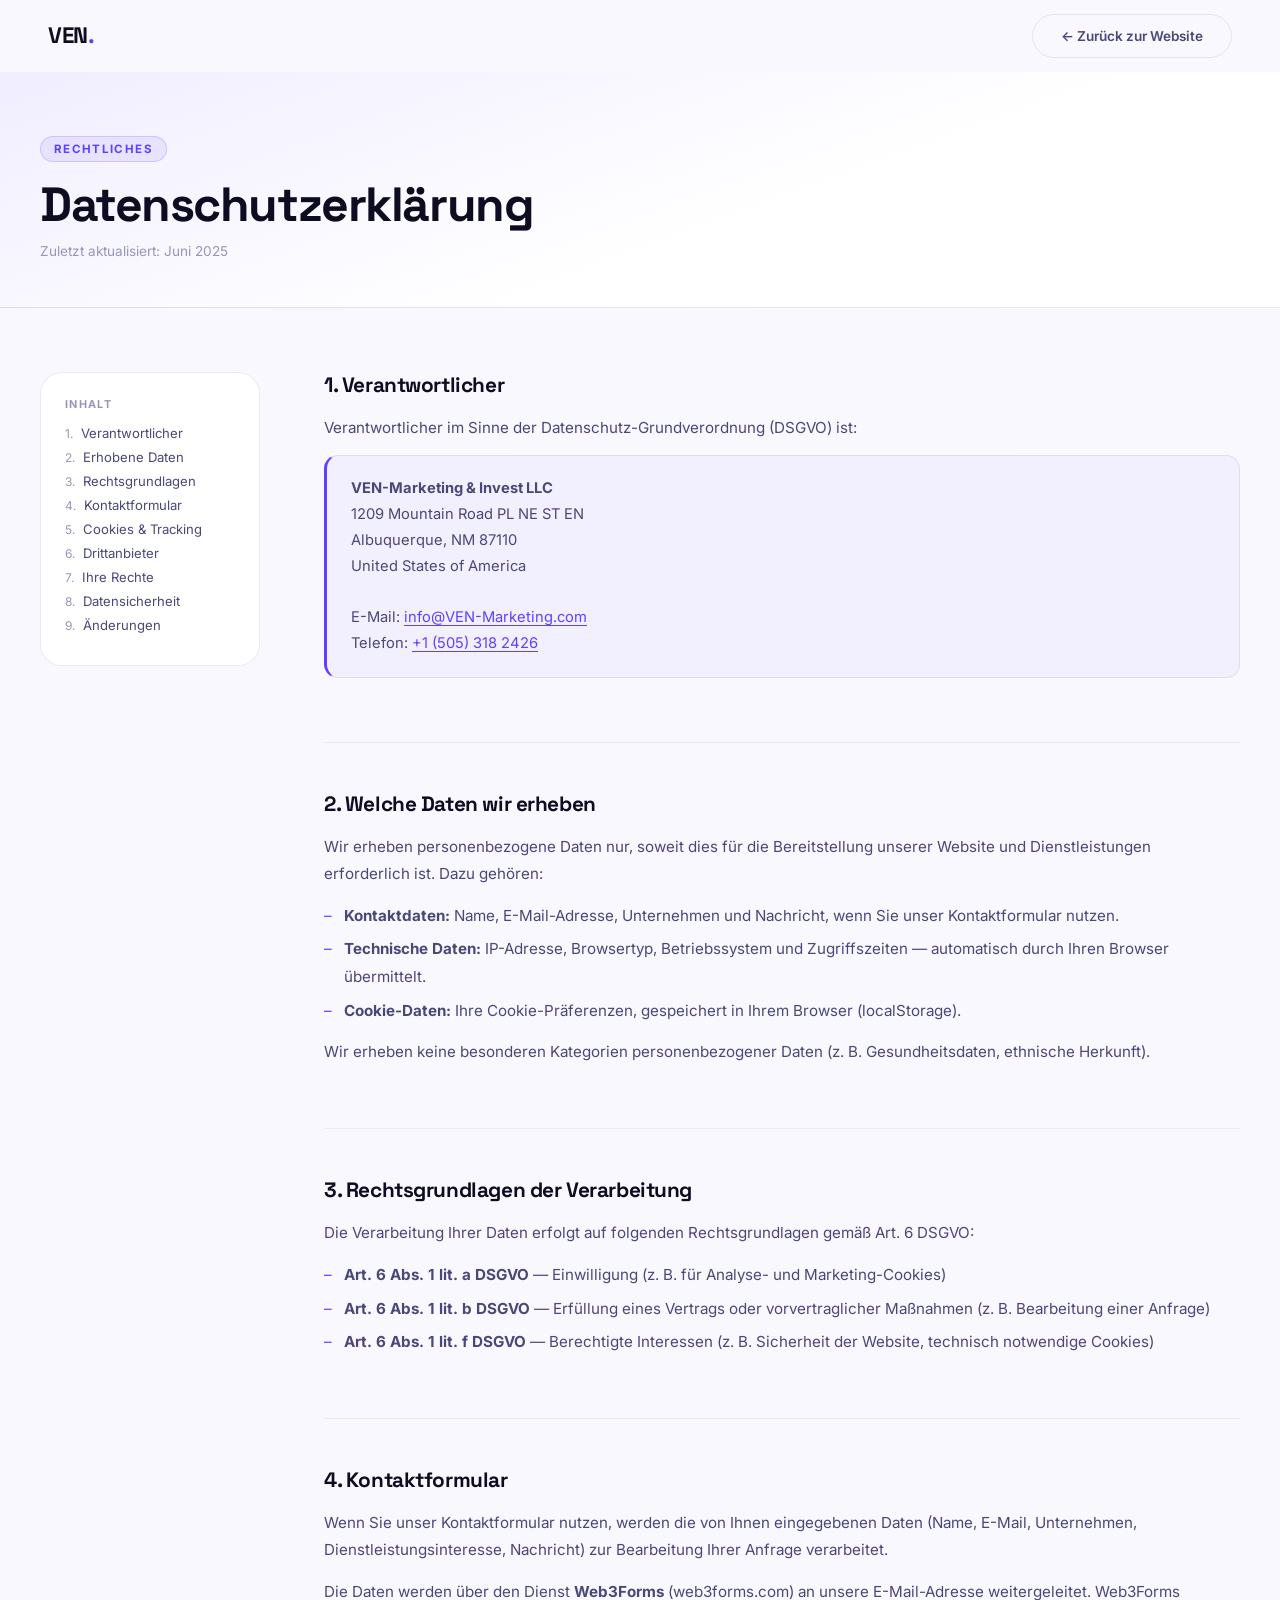
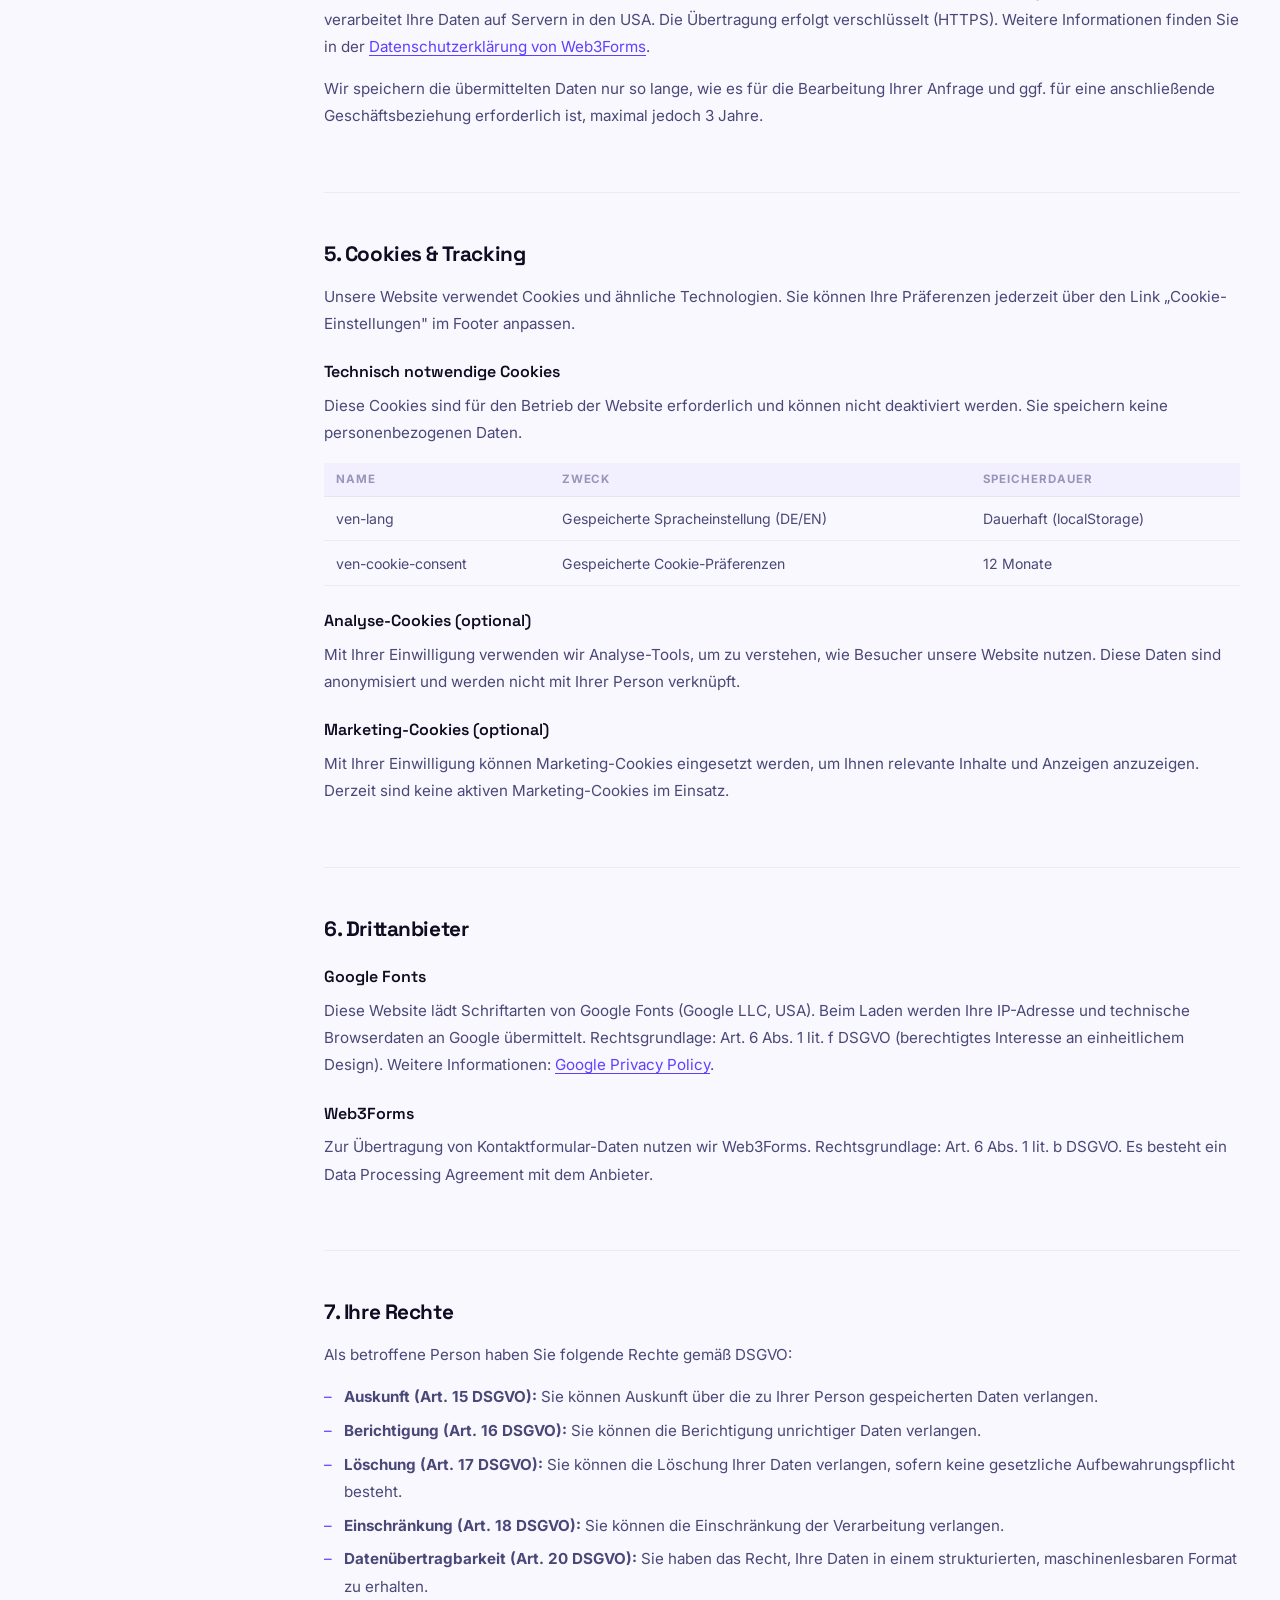
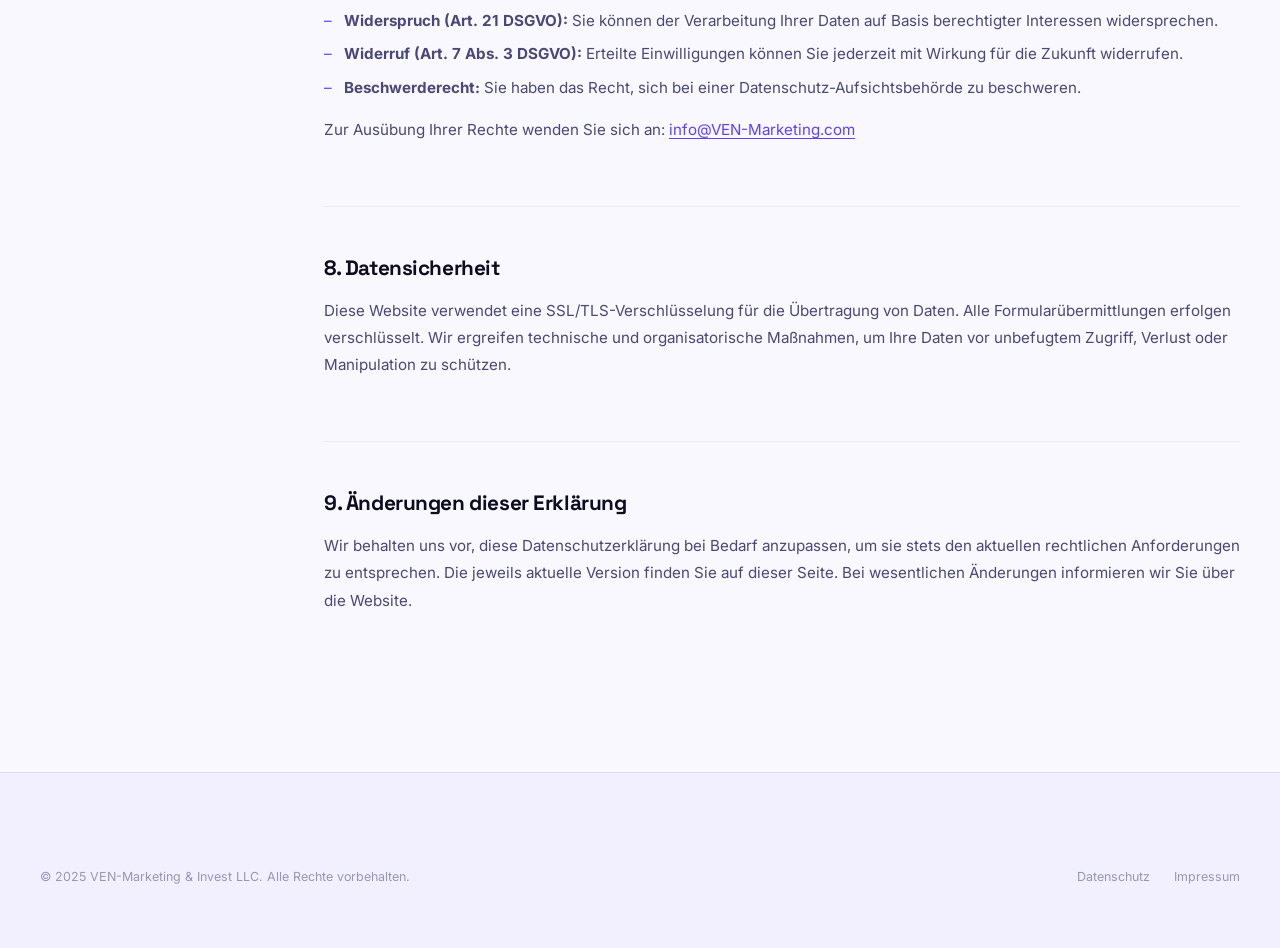
==== datenschutz.html @ 6bc59cf7 "feat: add Privacy Policy page, Cookie banner, and Cookie Settings modal" ====
<!DOCTYPE html>
<html lang="de">
<head>
  <meta charset="UTF-8" />
  <meta name="viewport" content="width=device-width, initial-scale=1.0" />
  <title>Datenschutzerklärung — VEN Marketing</title>
  <meta name="robots" content="noindex, follow" />
  <link rel="stylesheet" href="css/style.css" />
  <link rel="stylesheet" href="css/legal.css" />
  <link rel="preconnect" href="https://fonts.googleapis.com" />
  <link rel="preconnect" href="https://fonts.gstatic.com" crossorigin />
  <link href="https://fonts.googleapis.com/css2?family=Inter:wght@300;400;500;600;700&family=Space+Grotesk:wght@400;500;600;700&display=swap" rel="stylesheet" />
</head>
<body>

<nav class="nav scrolled" id="nav">
  <a href="index.html" class="nav__logo">VEN<span class="nav__dot">.</span></a>
  <div class="nav__right">
    <a href="index.html" class="btn btn--ghost" style="font-size:0.85rem;">← Zurück zur Website</a>
  </div>
</nav>

<main class="legal-page">
  <div class="legal-page__hero">
    <div class="container">
      <span class="tag">Rechtliches</span>
      <h1 class="legal-page__title">Datenschutzerklärung</h1>
      <p class="legal-page__meta">Zuletzt aktualisiert: Juni 2025</p>
    </div>
  </div>

  <div class="container">
    <div class="legal-body">

      <div class="legal-toc">
        <p class="legal-toc__label">Inhalt</p>
        <ol>
          <li><a href="#s1">Verantwortlicher</a></li>
          <li><a href="#s2">Erhobene Daten</a></li>
          <li><a href="#s3">Rechtsgrundlagen</a></li>
          <li><a href="#s4">Kontaktformular</a></li>
          <li><a href="#s5">Cookies &amp; Tracking</a></li>
          <li><a href="#s6">Drittanbieter</a></li>
          <li><a href="#s7">Ihre Rechte</a></li>
          <li><a href="#s8">Datensicherheit</a></li>
          <li><a href="#s9">Änderungen</a></li>
        </ol>
      </div>

      <div class="legal-content">

        <section id="s1">
          <h2>1. Verantwortlicher</h2>
          <p>Verantwortlicher im Sinne der Datenschutz-Grundverordnung (DSGVO) ist:</p>
          <div class="legal-box">
            <strong>VEN-Marketing &amp; Invest LLC</strong><br>
            1209 Mountain Road PL NE ST EN<br>
            Albuquerque, NM 87110<br>
            United States of America<br><br>
            E-Mail: <a href="mailto:info@VEN-Marketing.com">info@VEN-Marketing.com</a><br>
            Telefon: <a href="tel:+15053182426">+1 (505) 318 2426</a>
          </div>
        </section>

        <section id="s2">
          <h2>2. Welche Daten wir erheben</h2>
          <p>Wir erheben personenbezogene Daten nur, soweit dies für die Bereitstellung unserer Website und Dienstleistungen erforderlich ist. Dazu gehören:</p>
          <ul>
            <li><strong>Kontaktdaten:</strong> Name, E-Mail-Adresse, Unternehmen und Nachricht, wenn Sie unser Kontaktformular nutzen.</li>
            <li><strong>Technische Daten:</strong> IP-Adresse, Browsertyp, Betriebssystem und Zugriffszeiten — automatisch durch Ihren Browser übermittelt.</li>
            <li><strong>Cookie-Daten:</strong> Ihre Cookie-Präferenzen, gespeichert in Ihrem Browser (localStorage).</li>
          </ul>
          <p>Wir erheben keine besonderen Kategorien personenbezogener Daten (z. B. Gesundheitsdaten, ethnische Herkunft).</p>
        </section>

        <section id="s3">
          <h2>3. Rechtsgrundlagen der Verarbeitung</h2>
          <p>Die Verarbeitung Ihrer Daten erfolgt auf folgenden Rechtsgrundlagen gemäß Art. 6 DSGVO:</p>
          <ul>
            <li><strong>Art. 6 Abs. 1 lit. a DSGVO</strong> — Einwilligung (z. B. für Analyse- und Marketing-Cookies)</li>
            <li><strong>Art. 6 Abs. 1 lit. b DSGVO</strong> — Erfüllung eines Vertrags oder vorvertraglicher Maßnahmen (z. B. Bearbeitung einer Anfrage)</li>
            <li><strong>Art. 6 Abs. 1 lit. f DSGVO</strong> — Berechtigte Interessen (z. B. Sicherheit der Website, technisch notwendige Cookies)</li>
          </ul>
        </section>

        <section id="s4">
          <h2>4. Kontaktformular</h2>
          <p>Wenn Sie unser Kontaktformular nutzen, werden die von Ihnen eingegebenen Daten (Name, E-Mail, Unternehmen, Dienstleistungsinteresse, Nachricht) zur Bearbeitung Ihrer Anfrage verarbeitet.</p>
          <p>Die Daten werden über den Dienst <strong>Web3Forms</strong> (web3forms.com) an unsere E-Mail-Adresse weitergeleitet. Web3Forms verarbeitet Ihre Daten auf Servern in den USA. Die Übertragung erfolgt verschlüsselt (HTTPS). Weitere Informationen finden Sie in der <a href="https://web3forms.com/privacy" target="_blank" rel="noopener noreferrer">Datenschutzerklärung von Web3Forms</a>.</p>
          <p>Wir speichern die übermittelten Daten nur so lange, wie es für die Bearbeitung Ihrer Anfrage und ggf. für eine anschließende Geschäftsbeziehung erforderlich ist, maximal jedoch 3 Jahre.</p>
        </section>

        <section id="s5">
          <h2>5. Cookies &amp; Tracking</h2>
          <p>Unsere Website verwendet Cookies und ähnliche Technologien. Sie können Ihre Präferenzen jederzeit über den Link „Cookie-Einstellungen" im Footer anpassen.</p>

          <h3>Technisch notwendige Cookies</h3>
          <p>Diese Cookies sind für den Betrieb der Website erforderlich und können nicht deaktiviert werden. Sie speichern keine personenbezogenen Daten.</p>
          <table class="legal-table">
            <thead><tr><th>Name</th><th>Zweck</th><th>Speicherdauer</th></tr></thead>
            <tbody>
              <tr><td>ven-lang</td><td>Gespeicherte Spracheinstellung (DE/EN)</td><td>Dauerhaft (localStorage)</td></tr>
              <tr><td>ven-cookie-consent</td><td>Gespeicherte Cookie-Präferenzen</td><td>12 Monate</td></tr>
            </tbody>
          </table>

          <h3>Analyse-Cookies (optional)</h3>
          <p>Mit Ihrer Einwilligung verwenden wir Analyse-Tools, um zu verstehen, wie Besucher unsere Website nutzen. Diese Daten sind anonymisiert und werden nicht mit Ihrer Person verknüpft.</p>

          <h3>Marketing-Cookies (optional)</h3>
          <p>Mit Ihrer Einwilligung können Marketing-Cookies eingesetzt werden, um Ihnen relevante Inhalte und Anzeigen anzuzeigen. Derzeit sind keine aktiven Marketing-Cookies im Einsatz.</p>
        </section>

        <section id="s6">
          <h2>6. Drittanbieter</h2>

          <h3>Google Fonts</h3>
          <p>Diese Website lädt Schriftarten von Google Fonts (Google LLC, USA). Beim Laden werden Ihre IP-Adresse und technische Browserdaten an Google übermittelt. Rechtsgrundlage: Art. 6 Abs. 1 lit. f DSGVO (berechtigtes Interesse an einheitlichem Design). Weitere Informationen: <a href="https://policies.google.com/privacy" target="_blank" rel="noopener noreferrer">Google Privacy Policy</a>.</p>

          <h3>Web3Forms</h3>
          <p>Zur Übertragung von Kontaktformular-Daten nutzen wir Web3Forms. Rechtsgrundlage: Art. 6 Abs. 1 lit. b DSGVO. Es besteht ein Data Processing Agreement mit dem Anbieter.</p>
        </section>

        <section id="s7">
          <h2>7. Ihre Rechte</h2>
          <p>Als betroffene Person haben Sie folgende Rechte gemäß DSGVO:</p>
          <ul>
            <li><strong>Auskunft (Art. 15 DSGVO):</strong> Sie können Auskunft über die zu Ihrer Person gespeicherten Daten verlangen.</li>
            <li><strong>Berichtigung (Art. 16 DSGVO):</strong> Sie können die Berichtigung unrichtiger Daten verlangen.</li>
            <li><strong>Löschung (Art. 17 DSGVO):</strong> Sie können die Löschung Ihrer Daten verlangen, sofern keine gesetzliche Aufbewahrungspflicht besteht.</li>
            <li><strong>Einschränkung (Art. 18 DSGVO):</strong> Sie können die Einschränkung der Verarbeitung verlangen.</li>
            <li><strong>Datenübertragbarkeit (Art. 20 DSGVO):</strong> Sie haben das Recht, Ihre Daten in einem strukturierten, maschinenlesbaren Format zu erhalten.</li>
            <li><strong>Widerspruch (Art. 21 DSGVO):</strong> Sie können der Verarbeitung Ihrer Daten auf Basis berechtigter Interessen widersprechen.</li>
            <li><strong>Widerruf (Art. 7 Abs. 3 DSGVO):</strong> Erteilte Einwilligungen können Sie jederzeit mit Wirkung für die Zukunft widerrufen.</li>
            <li><strong>Beschwerderecht:</strong> Sie haben das Recht, sich bei einer Datenschutz-Aufsichtsbehörde zu beschweren.</li>
          </ul>
          <p>Zur Ausübung Ihrer Rechte wenden Sie sich an: <a href="mailto:info@VEN-Marketing.com">info@VEN-Marketing.com</a></p>
        </section>

        <section id="s8">
          <h2>8. Datensicherheit</h2>
          <p>Diese Website verwendet eine SSL/TLS-Verschlüsselung für die Übertragung von Daten. Alle Formularübermittlungen erfolgen verschlüsselt. Wir ergreifen technische und organisatorische Maßnahmen, um Ihre Daten vor unbefugtem Zugriff, Verlust oder Manipulation zu schützen.</p>
        </section>

        <section id="s9">
          <h2>9. Änderungen dieser Erklärung</h2>
          <p>Wir behalten uns vor, diese Datenschutzerklärung bei Bedarf anzupassen, um sie stets den aktuellen rechtlichen Anforderungen zu entsprechen. Die jeweils aktuelle Version finden Sie auf dieser Seite. Bei wesentlichen Änderungen informieren wir Sie über die Website.</p>
        </section>

      </div>
    </div>
  </div>
</main>

<footer class="footer">
  <div class="container">
    <div class="footer__bottom" style="padding-block: 2rem;">
      <span>© 2025 VEN-Marketing &amp; Invest LLC. Alle Rechte vorbehalten.</span>
      <div class="footer__legal">
        <a href="datenschutz.html">Datenschutz</a>
        <a href="index.html#" id="impressumTriggerLegal">Impressum</a>
      </div>
    </div>
  </div>
</footer>

<script>
  // Nav scroll effect
  const nav = document.getElementById('nav');
  window.addEventListener('scroll', () => {
    nav.classList.toggle('scrolled', window.scrollY > 20);
  }, { passive: true });
</script>

</body>
</html>
---- css/style.css ----
/* ============================================================
   VEN Marketing — Innovative Redesign
   ============================================================ */

:root {
  --bg:        #f9f8ff;
  --bg-2:      #f2f0ff;
  --surface:   #ffffff;
  --border:    rgba(0,0,0,0.08);
  --border-lo: rgba(0,0,0,0.05);

  --accent:    #6040ff;
  --accent-d:  #4429d4;
  --gold:      #b87800;
  --gold-lt:   #fff3d0;

  --text:      #0d0c20;
  --text-2:    #4a4878;
  --text-3:    #9896b8;

  --r:         14px;
  --r-lg:      22px;
  --r-xl:      36px;

  --ease:      cubic-bezier(0.4,0,0.2,1);
  --spring:    cubic-bezier(0.34,1.56,0.64,1);
  --t:         0.35s var(--ease);
  --t-fast:    0.18s var(--ease);

  --font-h:    'Space Grotesk', sans-serif;
  --font-b:    'Inter', sans-serif;
  --nav-h:     72px;
  --gap:       120px;
}

/* ── Reset ──────────────────────────────────────────────────── */
*,*::before,*::after{box-sizing:border-box;margin:0;padding:0}
html{scroll-behavior:smooth;font-size:16px}
body{font-family:var(--font-b);background:var(--bg);color:var(--text);overflow-x:hidden}
a{color:inherit;text-decoration:none}
img{display:block;max-width:100%}
ul{list-style:none}
button{cursor:pointer;font-family:inherit;border:none;background:none}
input,textarea,select{font-family:inherit;color:var(--text)}

/* ── Blob cursor ─────────────────────────────────────────────── */
.blob {
  position: fixed;
  width: 520px; height: 520px;
  background: radial-gradient(circle at center,
    rgba(96,64,255,0.14) 0%,
    rgba(96,64,255,0.06) 45%,
    transparent 68%);
  border-radius: 50%;
  pointer-events: none;
  z-index: 0;
  filter: blur(8px);
  transform: translate(-50%,-50%);
  transition: width 0.4s var(--spring), height 0.4s var(--spring);
  will-change: transform;
}
.blob--big { width: 700px; height: 700px; }

/* ── Loader ──────────────────────────────────────────────────── */
.loader {
  position: fixed; inset: 0; z-index: 9999;
  background: var(--bg);
  display: flex; align-items: center; justify-content: center;
  transition: opacity 0.5s var(--ease), visibility 0.5s;
}
.loader.done { opacity: 0; visibility: hidden; }
.loader__inner { text-align: center; }
.loader__logo {
  font-family: var(--font-h);
  font-size: 2.5rem; font-weight: 700;
  letter-spacing: -0.03em;
  margin-bottom: 1.5rem;
}
.loader__logo span { color: var(--accent); }
.loader__bar {
  width: 180px; height: 2px;
  background: var(--border);
  border-radius: 2px;
  overflow: hidden;
  margin: 0 auto;
}
.loader__fill {
  height: 100%;
  background: linear-gradient(90deg, var(--accent), var(--gold));
  border-radius: 2px;
  width: 0;
  transition: width 0.6s var(--ease);
}

/* ── Utility ─────────────────────────────────────────────────── */
.container { width: min(1200px, 100% - 48px); margin-inline: auto; }
.section    { padding-block: var(--gap); position: relative; }
.section-header { margin-bottom: 4rem; }
.section-title {
  font-family: var(--font-h);
  font-size: clamp(2rem, 3.5vw, 2.8rem);
  font-weight: 700;
  line-height: 1.15;
  letter-spacing: -0.025em;
  margin-top: 0.75rem;
}
.tag {
  display: inline-flex; align-items: center; gap: 0.4rem;
  font-size: 0.72rem; font-weight: 700; letter-spacing: 0.12em;
  text-transform: uppercase;
  color: var(--accent);
  background: rgba(96,64,255,0.09);
  border: 1px solid rgba(96,64,255,0.2);
  padding: 0.3rem 0.8rem;
  border-radius: 100px;
}

/* ── Buttons ─────────────────────────────────────────────────── */
.btn {
  display: inline-flex; align-items: center; gap: 0.5rem;
  padding: 0.8rem 1.75rem;
  border-radius: 100px;
  font-weight: 600; font-size: 0.92rem;
  transition: var(--t);
  white-space: nowrap;
  position: relative; /* for magnetic */
  will-change: transform;
}
.btn--primary { background: var(--accent); color: #fff; }
.btn--primary:hover { background: var(--accent-d); box-shadow: 0 8px 28px rgba(96,64,255,0.35); transform: translateY(-2px); }
.btn--ghost   { border: 1.5px solid var(--border); color: var(--text-2); }
.btn--ghost:hover { border-color: var(--accent); color: var(--accent); background: rgba(96,64,255,0.05); }
.btn--white   { background: #fff; color: var(--accent); font-weight: 700; }
.btn--white:hover { background: var(--bg-2); }
.btn--lg      { padding: 1rem 2.25rem; font-size: 1rem; }
.btn--full    { width: 100%; justify-content: center; }

/* ── Nav ─────────────────────────────────────────────────────── */
.nav {
  position: fixed; top: 0; left: 0; right: 0; z-index: 100;
  height: var(--nav-h);
  display: flex; align-items: center;
  padding-inline: clamp(1.5rem, 4vw, 3rem);
  transition: background 0.4s, border-color 0.4s, backdrop-filter 0.4s;
  border-bottom: 1px solid transparent;
}
.nav.scrolled {
  background: rgba(249,248,255,0.9);
  backdrop-filter: blur(20px);
  border-color: var(--border);
}
.nav__logo {
  font-family: var(--font-h);
  font-size: 1.4rem; font-weight: 700; letter-spacing: -0.02em;
  margin-right: auto;
}
.nav__dot { color: var(--accent); }
.nav__links {
  display: flex; gap: 2.25rem;
  margin-inline: auto;
}
.nav__link {
  font-size: 0.88rem; font-weight: 500; color: var(--text-2);
  transition: color var(--t-fast);
  position: relative;
}
.nav__link::after {
  content: ''; position: absolute; bottom: -3px; left: 0; right: 0;
  height: 2px; background: var(--accent);
  transform: scaleX(0); transform-origin: left;
  transition: transform var(--t);
}
.nav__link:hover { color: var(--text); }
.nav__link:hover::after { transform: scaleX(1); }
.nav__right { display: flex; align-items: center; gap: 1rem; margin-left: auto; }

/* Lang toggle */
.lang-toggle {
  display: flex; align-items: center; gap: 4px;
  background: var(--surface); border: 1px solid var(--border);
  border-radius: 100px; padding: 4px 10px;
}
.lang-toggle__opt {
  font-size: 0.72rem; font-weight: 700; letter-spacing: 0.05em;
  padding: 3px 8px; border-radius: 100px; color: var(--text-3);
  transition: var(--t-fast); cursor: pointer;
}
.lang-toggle__opt.active { background: var(--accent); color: #fff; }
.lang-toggle__sep { color: var(--text-3); font-size: 0.7rem; }

/* Hamburger */
.nav__burger {
  display: none; flex-direction: column; gap: 5px; width: 26px;
}
.nav__burger span { display: block; height: 2px; background: var(--text); border-radius: 2px; transition: var(--t); }
.nav__burger.open span:nth-child(1) { transform: rotate(45deg) translate(5px,5px); }
.nav__burger.open span:nth-child(2) { opacity: 0; }
.nav__burger.open span:nth-child(3) { transform: rotate(-45deg) translate(5px,-5px); }

/* Mobile menu */
.mobile-menu {
  position: fixed; inset: 0; z-index: 99;
  background: var(--bg);
  display: flex; flex-direction: column; align-items: center; justify-content: center;
  gap: 1.5rem;
  opacity: 0; pointer-events: none;
  transition: opacity 0.3s;
}
.mobile-menu.open { opacity: 1; pointer-events: all; }
.mobile-menu a {
  font-family: var(--font-h);
  font-size: 2rem; font-weight: 700; color: var(--text-2);
  transition: color var(--t-fast);
}
.mobile-menu a:hover { color: var(--accent); }

/* ── HERO ────────────────────────────────────────────────────── */
.hero {
  min-height: 100svh;
  display: flex; flex-direction: column;
  justify-content: center;
  padding-top: var(--nav-h);
  position: relative; overflow: hidden;
  background: linear-gradient(160deg, #f0eeff 0%, #fff 50%, #f5f3ff 100%);
}

/* Decorative rings */
.hero__ring {
  position: absolute; border-radius: 50%;
  border: 1px solid rgba(96,64,255,0.12);
  pointer-events: none;
}
.hero__ring--1 { width: 600px; height: 600px; right: -150px; top: -150px; animation: spin 40s linear infinite; }
.hero__ring--2 { width: 400px; height: 400px; right: -50px;  top: -50px;  animation: spin 28s linear infinite reverse; border-color: rgba(184,120,0,0.1); }
@keyframes spin { to { transform: rotate(360deg); } }

/* Floating dots */
.hero__dot {
  position: absolute; border-radius: 50%;
  background: var(--accent);
  animation: floatDot 8s ease-in-out infinite;
  pointer-events: none;
}
.hero__dot--a { width: 8px;  height: 8px;  top: 25%; left: 15%; animation-delay: 0s;   opacity: 0.4; }
.hero__dot--b { width: 5px;  height: 5px;  top: 65%; left: 8%;  animation-delay: 2.5s; opacity: 0.3; background: var(--gold); }
.hero__dot--c { width: 10px; height: 10px; top: 40%; right: 22%; animation-delay: 1.2s; opacity: 0.25; }
@keyframes floatDot {
  0%,100% { transform: translateY(0) scale(1); }
  50%      { transform: translateY(-18px) scale(1.2); }
}

.hero__body {
  container: hero-body / inline-size;
  position: relative; z-index: 2;
  width: min(880px, 100% - 48px);
  margin-inline: auto;
  padding-block: 60px 0;
  display: flex; flex-direction: column; gap: 2rem;
}

/* Badge */
.hero__badge {
  display: inline-flex; align-items: center; gap: 8px;
  font-size: 0.8rem; font-weight: 600; letter-spacing: 0.06em;
  color: var(--text-2);
  background: rgba(255,255,255,0.7);
  border: 1px solid var(--border);
  padding: 0.4rem 1rem;
  border-radius: 100px;
  backdrop-filter: blur(8px);
  width: fit-content;
}
.hero__pulse {
  width: 8px; height: 8px; border-radius: 50%;
  background: var(--gold);
  animation: pulseGlow 2.4s ease infinite;
}
@keyframes pulseGlow {
  0%,100% { box-shadow: 0 0 0 0 rgba(184,120,0,0.5); }
  50%      { box-shadow: 0 0 0 7px rgba(184,120,0,0); }
}

/* Headline */
.hero__title {
  display: flex; flex-direction: column;
  font-family: var(--font-h);
  font-size: clamp(3.2rem, 7.5vw, 6rem);
  font-weight: 700;
  line-height: 1.05;
  letter-spacing: -0.04em;
  user-select: none;
}
.hero__row {
  display: block; overflow: hidden;
}
.hero__row-text {
  display: block;
  animation: rowIn 0.8s var(--spring) backwards;
}
.hero__row:nth-child(1) .hero__row-text { animation-delay: 0.2s; }
.hero__row:nth-child(3) .hero__row-text { animation-delay: 0.5s; }
@keyframes rowIn {
  from { transform: translateY(110%); opacity: 0; }
  to   { transform: translateY(0);    opacity: 1; }
}

/* Word slot — the animated cycling word */
.hero__row--word {
  color: var(--accent);
  position: relative;
}
.hero__word-slot {
  display: inline-block;
  overflow: hidden;
  vertical-align: bottom;
  height: 1.05em;
}
.hero__word {
  display: inline-block;
  background: linear-gradient(135deg, var(--accent) 0%, var(--gold) 100%);
  -webkit-background-clip: text; background-clip: text;
  -webkit-text-fill-color: transparent;
  animation: wordIn 0.6s var(--spring) 0.35s backwards;
}
@keyframes wordIn {
  from { transform: translateY(110%); opacity: 0; }
  to   { transform: translateY(0);    opacity: 1; }
}

/* Sub + actions */
.hero__sub {
  font-size: clamp(1rem, 1.6vw, 1.15rem);
  color: var(--text-2); line-height: 1.75;
  max-width: 560px;
  animation: fadeUp 0.7s var(--ease) 0.55s backwards;
}
.hero__actions {
  display: flex; gap: 1rem; flex-wrap: wrap;
  animation: fadeUp 0.7s var(--ease) 0.7s backwards;
}
@keyframes fadeUp {
  from { opacity: 0; transform: translateY(20px); }
  to   { opacity: 1; transform: translateY(0); }
}

/* Stats bar */
.hero__stats {
  position: relative; z-index: 2;
  display: flex; align-items: center;
  gap: 0; flex-wrap: wrap;
  background: rgba(255,255,255,0.75);
  backdrop-filter: blur(16px);
  border-top: 1px solid var(--border);
  margin-top: auto;
  animation: fadeUp 0.7s var(--ease) 0.9s backwards;
}
.hero__stat {
  flex: 1 1 0; min-width: 120px;
  display: flex; flex-direction: column;
  align-items: center; gap: 4px;
  padding: 1.5rem 1rem;
}
.hero__stat-val {
  font-family: var(--font-h);
  font-size: clamp(1.6rem, 2.5vw, 2rem);
  font-weight: 700;
  background: linear-gradient(135deg, var(--accent), var(--gold));
  -webkit-background-clip: text; background-clip: text;
  -webkit-text-fill-color: transparent;
}
.hero__stat-lbl {
  font-size: 0.72rem; font-weight: 600;
  text-transform: uppercase; letter-spacing: 0.08em;
  color: var(--text-3);
}
.hero__stat-sep { width: 1px; height: 36px; background: var(--border); }

/* Scroll hint */
.hero__scroll {
  position: absolute; bottom: 5.5rem; left: 50%;
  transform: translateX(-50%);
  display: flex; flex-direction: column; align-items: center; gap: 6px;
  color: var(--text-3); font-size: 0.7rem; letter-spacing: 0.12em;
  text-transform: uppercase;
  animation: fadeUp 1s var(--ease) 1.1s backwards;
}
.hero__scroll-mouse {
  width: 24px; height: 38px;
  border: 2px solid currentColor;
  border-radius: 12px;
  display: flex; justify-content: center; padding-top: 6px;
}
.hero__scroll-wheel {
  width: 4px; height: 8px;
  background: var(--accent);
  border-radius: 2px;
  animation: scrollWheel 2s ease infinite;
}
@keyframes scrollWheel {
  0%   { transform: translateY(0); opacity: 1; }
  100% { transform: translateY(12px); opacity: 0; }
}

/* ── MARQUEE ─────────────────────────────────────────────────── */
.marquee {
  overflow: hidden;
  background: var(--surface);
  border-block: 1px solid var(--border);
  padding-block: 1rem;
}
.marquee__track {
  display: flex; align-items: center; gap: 2rem;
  width: max-content;
  font-size: 0.8rem; font-weight: 600;
  letter-spacing: 0.07em; text-transform: uppercase;
  color: var(--text-2);
  animation: marqueeRoll 28s linear infinite;
}
.marquee:hover .marquee__track { animation-play-state: paused; }
@keyframes marqueeRoll { to { transform: translateX(-50%); } }
.marquee__gem { color: var(--accent); font-size: 0.7rem; }

/* ── SERVICES ────────────────────────────────────────────────── */
.services { background: var(--bg-2); border-block: 1px solid var(--border); }
.services__hd {
  display: flex; align-items: flex-end;
  justify-content: space-between; gap: 2rem;
  margin-bottom: 2.5rem;
  flex-wrap: wrap;
}
.services__arrows { display: flex; gap: 0.75rem; }
.arrow-btn {
  width: 48px; height: 48px;
  border-radius: 50%;
  border: 1.5px solid var(--border);
  background: var(--surface);
  font-size: 1.1rem; color: var(--text-2);
  display: flex; align-items: center; justify-content: center;
  transition: var(--t); cursor: pointer;
}
.arrow-btn:hover { border-color: var(--accent); color: var(--accent); background: rgba(96,64,255,0.06); }

/* Horizontal drag slider */
.services__slider {
  overflow-x: auto; overflow-y: visible;
  scrollbar-width: none;
  cursor: grab;
  padding-inline: calc((100vw - min(1200px, 100% - 48px)) / 2 + 0px);
  padding-block: 1rem 2rem;
}
.services__slider::-webkit-scrollbar { display: none; }
.services__slider.grabbing { cursor: grabbing; }
.services__track {
  display: flex; gap: 1.25rem;
  width: max-content;
  padding-inline: clamp(1.5rem, 4vw, 24px);
}

.svc-card {
  width: 320px; flex-shrink: 0;
  background: var(--surface);
  border: 1px solid var(--border);
  border-radius: var(--r-lg);
  padding: 2rem;
  display: flex; flex-direction: column; gap: 0.75rem;
  transition: border-color var(--t), box-shadow var(--t);
  transform-style: preserve-3d;
  will-change: transform;
}
.svc-card:hover {
  border-color: rgba(96,64,255,0.25);
  box-shadow: 0 16px 40px rgba(0,0,0,0.08);
}
.svc-card__num {
  font-family: var(--font-h);
  font-size: 0.75rem; font-weight: 700; letter-spacing: 0.08em;
  color: var(--text-3); margin-bottom: 0.5rem;
}
.svc-card__icon { width: 44px; height: 44px; color: var(--accent); }
.svc-tag {
  display: inline-block;
  font-size: 0.65rem; font-weight: 700; letter-spacing: 0.1em;
  text-transform: uppercase; color: var(--accent);
  background: rgba(96,64,255,0.08);
  border: 1px solid rgba(96,64,255,0.15);
  padding: 0.2rem 0.6rem; border-radius: 100px;
}
.svc-card h3 { font-family: var(--font-h); font-size: 1.15rem; font-weight: 600; line-height: 1.3; }
.svc-card p  { font-size: 0.87rem; color: var(--text-2); line-height: 1.65; flex: 1; }
.svc-link    { font-size: 0.85rem; font-weight: 600; color: var(--accent); margin-top: 0.5rem; }
.svc-link:hover { color: var(--accent-d); }
.svc-card--cta {
  background: linear-gradient(135deg, var(--accent) 0%, #4c2bbb 100%);
  border-color: transparent; justify-content: center; align-items: center;
  text-align: center; gap: 1rem;
}
.svc-card--cta .svc-card__num { color: rgba(255,255,255,0.5); }
.svc-card--cta h3 { font-size: 1.2rem; color: #fff; }
.svc-card--cta p  { color: rgba(255,255,255,0.75); flex: 0; }
.svc-card--cta:hover { border-color: transparent; box-shadow: 0 20px 50px rgba(96,64,255,0.4); }

/* Slider progress bar */
.slider-progress-wrap { margin-top: 0; }
.slider-progress-track {
  height: 3px; background: var(--border); border-radius: 3px; overflow: hidden;
  margin-block: 0.5rem;
}
.slider-progress-fill {
  height: 100%;
  background: linear-gradient(90deg, var(--accent), var(--gold));
  border-radius: 3px;
  width: 20%;
  transition: width 0.2s var(--ease);
}

/* ── ABOUT ───────────────────────────────────────────────────── */
.about { background: var(--bg); }
.about__grid {
  display: grid; grid-template-columns: 1fr 1fr;
  gap: 5rem; align-items: center;
}
.about__left { display: flex; flex-direction: column; gap: 1.5rem; }
.about__text { font-size: 1.05rem; color: var(--text-2); line-height: 1.8; }
.about__pills { display: flex; gap: 0.6rem; flex-wrap: wrap; }
.pill {
  font-size: 0.78rem; font-weight: 600;
  padding: 0.4rem 1rem; border-radius: 100px;
  background: var(--bg-2); border: 1px solid var(--border);
  color: var(--text-2);
  transition: var(--t-fast);
}
.pill:hover { border-color: var(--accent); color: var(--accent); background: rgba(96,64,255,0.06); }

.about__right { display: flex; flex-direction: column; gap: 1rem; }
.about__big-card {
  background: linear-gradient(135deg, var(--accent) 0%, #4c2bbb 100%);
  border-radius: var(--r-xl);
  padding: 3rem 2.5rem;
  color: #fff;
  transform-style: preserve-3d;
  will-change: transform;
}
.about__big-num {
  font-family: var(--font-h);
  font-size: clamp(4rem, 8vw, 7rem);
  font-weight: 700;
  line-height: 1;
  letter-spacing: -0.04em;
}
.about__big-label {
  font-family: var(--font-h);
  font-size: 1.4rem; font-weight: 600;
  margin-top: 0.5rem; opacity: 0.9;
}
.about__big-sub {
  font-size: 0.82rem; opacity: 0.65; margin-top: 1rem; line-height: 1.6;
}
.about__mini-cards { display: grid; grid-template-columns: 1fr 1fr; gap: 1rem; }
.about__mini {
  background: var(--surface);
  border: 1px solid var(--border);
  border-radius: var(--r-lg);
  padding: 1.25rem;
  display: flex; align-items: center; gap: 0.75rem;
  transform-style: preserve-3d; will-change: transform;
  transition: border-color var(--t);
}
.about__mini:hover { border-color: rgba(96,64,255,0.25); }
.about__mini span { font-size: 1.4rem; }
.about__mini strong { display: block; font-size: 0.88rem; font-weight: 600; }
.about__mini > div span { font-size: 0.73rem; color: var(--text-3); margin-top: 2px; display: block; }

/* ── RESULTS ─────────────────────────────────────────────────── */
.results { background: var(--bg-2); border-block: 1px solid var(--border); }
.rings-grid {
  display: grid; grid-template-columns: repeat(4,1fr);
  gap: 1.5rem; margin-bottom: 4rem;
}
.ring-card {
  background: var(--surface);
  border: 1px solid var(--border);
  border-radius: var(--r-lg);
  padding: 2rem 1.5rem;
  display: flex; flex-direction: column; align-items: center; gap: 1.25rem;
  transition: border-color var(--t), transform var(--t), box-shadow var(--t);
}
.ring-card:hover {
  border-color: rgba(96,64,255,0.25);
  transform: translateY(-4px);
  box-shadow: 0 16px 40px rgba(0,0,0,0.07);
}
.ring-svg { width: 140px; height: 140px; transform: rotate(-90deg); }
.ring-bg  { fill: none; stroke: var(--bg-2); stroke-width: 9; }
.ring-fill {
  fill: none; stroke-width: 9; stroke-linecap: round;
  stroke-dasharray: 427.26; stroke-dashoffset: 427.26;
  transition: stroke-dashoffset 1.4s cubic-bezier(0.4,0,0.2,1);
}
.ring-body { text-align: center; }
.ring-num {
  font-family: var(--font-h);
  font-size: clamp(1.6rem, 2.5vw, 2rem);
  font-weight: 700;
  background: linear-gradient(135deg, var(--accent), var(--gold));
  -webkit-background-clip: text; background-clip: text;
  -webkit-text-fill-color: transparent;
}
.ring-lbl { font-size: 0.8rem; color: var(--text-2); margin-top: 4px; line-height: 1.4; }

/* Cases */
.cases-grid { display: grid; grid-template-columns: repeat(3,1fr); gap: 1.25rem; }
.case-card {
  background: var(--surface);
  border: 1px solid var(--border);
  border-radius: var(--r-lg);
  padding: 2rem;
  display: flex; flex-direction: column; gap: 0.75rem;
  transform-style: preserve-3d; will-change: transform;
  transition: border-color var(--t), box-shadow var(--t);
}
.case-card:hover { border-color: rgba(96,64,255,0.2); box-shadow: 0 12px 32px rgba(0,0,0,0.06); }
.case-tag {
  display: inline-block;
  font-size: 0.65rem; font-weight: 700; letter-spacing: 0.1em; text-transform: uppercase;
  color: var(--gold); background: var(--gold-lt);
  border: 1px solid rgba(184,120,0,0.2);
  padding: 0.2rem 0.6rem; border-radius: 100px;
}
.case-card h3 { font-family: var(--font-h); font-size: 1rem; font-weight: 600; line-height: 1.35; }
.case-meta { font-size: 0.75rem; color: var(--text-3); }
.case-bar  { height: 4px; background: var(--bg-2); border-radius: 4px; overflow: hidden; }
.case-bar-fill {
  height: 100%;
  width: var(--w);
  background: linear-gradient(90deg, var(--accent), var(--gold));
  border-radius: 4px;
  animation: barIn 1.2s var(--ease) forwards;
}
@keyframes barIn { from { width: 0; } }
.case-foot { display: flex; align-items: center; justify-content: space-between; }
.case-kpi  { font-size: 0.85rem; font-weight: 700; color: var(--gold); }
.case-lnk  { font-size: 0.8rem; font-weight: 600; color: var(--accent); }
.case-lnk:hover { color: var(--accent-d); }

/* ── PROCESS (sticky two-column) ────────────────────────────── */
.process { background: var(--bg); }
.process__inner {
  display: grid; grid-template-columns: 1fr 1fr;
  min-height: 100vh;
}
.process__sticky {
  position: sticky; top: var(--nav-h);
  height: calc(100vh - var(--nav-h));
  display: flex; flex-direction: column; justify-content: center;
  padding: 4rem clamp(2rem,4vw,4rem);
  border-right: 1px solid var(--border);
  gap: 1.5rem;
}
.process__prog-wrap { margin-top: 1rem; }
.process__prog-track {
  height: 3px; background: var(--border); border-radius: 3px; overflow: hidden;
  margin-bottom: 0.75rem;
}
.process__prog-fill {
  height: 100%;
  background: linear-gradient(90deg, var(--accent), var(--gold));
  border-radius: 3px;
  width: 25%;
  transition: width 0.5s var(--ease);
}
.process__prog-lbl { font-size: 0.78rem; color: var(--text-3); font-weight: 600; }

.process__steps { padding: 0; }
.process__step {
  min-height: 55vh;
  display: flex; flex-direction: column; justify-content: center;
  padding: 4rem clamp(2rem,4vw,4rem);
  border-bottom: 1px solid var(--border);
  opacity: 0.25;
  transform: translateX(24px);
  transition: opacity 0.5s var(--ease), transform 0.5s var(--ease);
}
.process__step:last-child { border-bottom: none; }
.process__step.active { opacity: 1; transform: translateX(0); }
.process__step-num {
  font-family: var(--font-h);
  font-size: 0.75rem; font-weight: 700; letter-spacing: 0.1em;
  color: var(--accent);
  width: 36px; height: 36px;
  border: 1.5px solid rgba(96,64,255,0.3);
  border-radius: 50%;
  display: flex; align-items: center; justify-content: center;
  background: rgba(96,64,255,0.06);
  margin-bottom: 1.5rem;
}
.process__step h3 { font-family: var(--font-h); font-size: 1.4rem; font-weight: 600; margin-bottom: 1rem; }
.process__step p  { font-size: 1rem; color: var(--text-2); line-height: 1.75; max-width: 460px; }

/* ── TESTIMONIALS ────────────────────────────────────────────── */
.testimonials { background: var(--bg-2); border-top: 1px solid var(--border); }
.carousel { margin-bottom: 3rem; }
.carousel__track {
  position: relative;
  min-height: 340px;
  background: var(--surface);
  border: 1px solid var(--border);
  border-radius: var(--r-xl);
  overflow: hidden;
}
.carousel__slide {
  position: absolute; inset: 0;
  display: flex; flex-direction: column; justify-content: center;
  padding: 3rem clamp(2rem,5vw,4rem);
  opacity: 0; transform: translateX(40px);
  transition: opacity 0.55s var(--ease), transform 0.55s var(--ease);
  pointer-events: none;
}
.carousel__slide.active {
  opacity: 1; transform: translateX(0);
  pointer-events: all;
}
.carousel__stars { color: var(--gold); font-size: 1rem; letter-spacing: 0.1em; margin-bottom: 1.25rem; }
.carousel__text  { font-size: clamp(1rem,1.5vw,1.2rem); color: var(--text-2); line-height: 1.75; font-style: italic; margin-bottom: 2rem; }
.carousel__author { display: flex; align-items: center; gap: 0.75rem; }
.carousel__avatar {
  width: 44px; height: 44px; border-radius: 50%; flex-shrink: 0;
  background: linear-gradient(135deg, var(--accent), var(--gold));
  display: flex; align-items: center; justify-content: center;
  font-weight: 700; font-size: 0.78rem; color: #fff;
}
.carousel__author strong { display: block; font-size: 0.9rem; font-weight: 600; }
.carousel__author span   { font-size: 0.75rem; color: var(--text-3); }

.carousel__controls {
  display: flex; align-items: center; justify-content: center;
  gap: 1.5rem; margin-top: 1.5rem;
}
.carousel__btn {
  width: 44px; height: 44px; border-radius: 50%;
  border: 1.5px solid var(--border);
  background: var(--surface);
  font-size: 1rem; color: var(--text-2);
  display: flex; align-items: center; justify-content: center;
  transition: var(--t); cursor: pointer;
}
.carousel__btn:hover { border-color: var(--accent); color: var(--accent); }
.carousel__dots { display: flex; gap: 0.5rem; }
.dot {
  width: 8px; height: 8px; border-radius: 50%;
  background: var(--border); border: none;
  transition: var(--t); cursor: pointer;
}
.dot.active { background: var(--accent); transform: scale(1.3); }

.partners {
  display: flex; align-items: center; gap: 2rem; flex-wrap: wrap;
  padding-top: 3rem; border-top: 1px solid var(--border);
}
.partners__lbl {
  font-size: 0.72rem; font-weight: 700; text-transform: uppercase;
  letter-spacing: 0.1em; color: var(--text-3); white-space: nowrap;
}
.partners__list { display: flex; gap: 2rem; flex-wrap: wrap; }
.partner { font-size: 0.75rem; font-weight: 600; color: var(--text-3); text-transform: uppercase; letter-spacing: 0.06em; }

/* ── CONTACT ─────────────────────────────────────────────────── */
.contact { background: var(--bg); position: relative; overflow: hidden; }
.contact__glow {
  position: absolute; width: 600px; height: 600px;
  background: radial-gradient(circle, rgba(96,64,255,0.07), transparent 70%);
  top: -200px; right: -200px; pointer-events: none;
}
.contact__grid {
  display: grid; grid-template-columns: 1fr 1fr;
  gap: 5rem; align-items: start;
}
.contact__left { display: flex; flex-direction: column; gap: 1.25rem; padding-top: 0.5rem; }
.contact__left .section-title { margin-top: 0; }
.contact__left > p { font-size: 1.02rem; color: var(--text-2); line-height: 1.75; }
.contact__details { display: flex; flex-direction: column; gap: 0.85rem; margin-top: 1rem; }
.contact__detail {
  display: flex; align-items: center; gap: 0.75rem;
  font-size: 0.9rem; color: var(--text-2);
}
.contact__detail span:first-child {
  width: 34px; height: 34px;
  background: var(--bg-2); border: 1px solid var(--border);
  border-radius: 10px;
  display: flex; align-items: center; justify-content: center;
  flex-shrink: 0; font-style: normal;
}
.contact__detail a:hover { color: var(--accent); }

/* Form */
.contact-form {
  background: var(--surface);
  border: 1px solid var(--border);
  border-radius: var(--r-xl);
  padding: 2.5rem;
  box-shadow: 0 8px 40px rgba(0,0,0,0.06);
  display: flex; flex-direction: column; gap: 1.25rem;
}
.form-row { display: grid; grid-template-columns: 1fr 1fr; gap: 1.25rem; }
.form-group { display: flex; flex-direction: column; gap: 0.45rem; }
.form-group label { font-size: 0.8rem; font-weight: 600; color: var(--text-2); }
.form-group input,
.form-group textarea,
.form-group select {
  background: var(--bg-2); border: 1px solid var(--border);
  border-radius: var(--r); padding: 0.8rem 1rem;
  font-size: 0.88rem; color: var(--text);
  transition: border-color var(--t-fast), box-shadow var(--t-fast);
  resize: vertical; -webkit-appearance: none;
}
.form-group input::placeholder,
.form-group textarea::placeholder { color: var(--text-3); }
.form-group input:focus,
.form-group textarea:focus,
.form-group select:focus {
  outline: none; border-color: var(--accent);
  box-shadow: 0 0 0 3px rgba(96,64,255,0.12);
}
.form-group select {
  cursor: pointer;
  background-image: url("data:image/svg+xml,%3Csvg xmlns='http://www.w3.org/2000/svg' width='12' height='8' fill='none'%3E%3Cpath d='M1 1l5 5 5-5' stroke='%234a4878' stroke-width='2' stroke-linecap='round'/%3E%3C/svg%3E");
  background-repeat: no-repeat; background-position: right 1rem center; padding-right: 2.5rem;
}
.form-group select option { background: var(--bg-2); }
.form-note { text-align: center; font-size: 0.75rem; color: var(--text-3); }
.form-success {
  display: none; flex-direction: column; align-items: center;
  justify-content: center; gap: 1rem; padding: 4rem 2rem; text-align: center;
  background: var(--surface); border: 1px solid var(--border);
  border-radius: var(--r-xl); box-shadow: 0 8px 40px rgba(0,0,0,0.06);
}
.form-success.visible { display: flex; }
.form-success__icon {
  width: 64px; height: 64px; border-radius: 50%;
  background: linear-gradient(135deg, var(--accent), var(--gold));
  display: flex; align-items: center; justify-content: center;
  font-size: 1.75rem; color: #fff;
}
.form-success h3 { font-family: var(--font-h); font-size: 1.5rem; font-weight: 700; }
.form-success p  { color: var(--text-2); }

/* ── FOOTER ──────────────────────────────────────────────────── */
.footer { background: var(--bg-2); border-top: 1px solid var(--border); padding-block: 4rem 2rem; }
.footer__top {
  display: grid; grid-template-columns: 1fr 2fr;
  gap: 4rem; padding-bottom: 3rem;
  border-bottom: 1px solid var(--border); margin-bottom: 2rem;
}
.footer__logo { font-family: var(--font-h); font-size: 1.4rem; font-weight: 700; display: block; margin-bottom: 0.75rem; }
.footer__dot  { color: var(--accent); }
.footer__brand p { font-size: 0.85rem; color: var(--text-3); line-height: 1.7; max-width: 280px; }
.footer__cols { display: grid; grid-template-columns: repeat(3,1fr); gap: 2rem; }
.footer__col h4 {
  font-size: 0.72rem; font-weight: 700; text-transform: uppercase;
  letter-spacing: 0.1em; color: var(--text-3); margin-bottom: 1.25rem;
}
.footer__col li { margin-bottom: 0.6rem; }
.footer__col a  { font-size: 0.85rem; color: var(--text-2); transition: color var(--t-fast); }
.footer__col a:hover { color: var(--accent); }
.footer__bottom {
  display: flex; align-items: center; justify-content: space-between;
  font-size: 0.78rem; color: var(--text-3); flex-wrap: wrap; gap: 1rem;
}
.footer__legal { display: flex; gap: 1.5rem; }
.footer__legal a { color: var(--text-3); transition: color var(--t-fast); }
.footer__legal a:hover { color: var(--text-2); }

/* ── Reveal helper ───────────────────────────────────────────── */
.reveal { opacity: 0; transform: translateY(32px); transition: opacity 0.65s var(--ease), transform 0.65s var(--ease); }
.reveal.in { opacity: 1; transform: translateY(0); }

/* ── 3D tilt ─────────────────────────────────────────────────── */
.tilt-card { transition: transform 0.12s var(--ease), box-shadow 0.12s var(--ease); }

/* ── Responsive ──────────────────────────────────────────────── */
.form-error {
  margin-top: 0.75rem;
  font-size: 0.85rem;
  color: #c0392b;
}

/* ── Impressum Modal ─────────────────────────────────────────── */
.im-backdrop {
  position: fixed; inset: 0; z-index: 2000;
  background: rgba(13,12,32,0.55);
  backdrop-filter: blur(6px);
  display: flex; align-items: center; justify-content: center;
  padding: 1.5rem;
  opacity: 0; pointer-events: none;
  transition: opacity 0.3s var(--ease);
}
.im-backdrop.open { opacity: 1; pointer-events: all; }

.im-panel {
  background: var(--surface);
  border: 1px solid var(--border);
  border-radius: var(--r-lg);
  width: min(620px, 100%);
  max-height: 88vh;
  overflow-y: auto;
  padding: 2.5rem;
  position: relative;
  box-shadow: 0 24px 64px rgba(13,12,32,0.18);
  transform: translateY(20px);
  transition: transform 0.35s var(--spring);
}
.im-backdrop.open .im-panel { transform: translateY(0); }

.im-close {
  position: absolute; top: 1.25rem; right: 1.25rem;
  width: 36px; height: 36px;
  border-radius: 50%;
  display: flex; align-items: center; justify-content: center;
  color: var(--text-3);
  background: var(--bg-2);
  transition: background var(--t-fast), color var(--t-fast);
}
.im-close:hover { background: var(--border); color: var(--text); }

.im-header { margin-bottom: 2rem; }
.im-title {
  font-family: var(--font-h);
  font-size: 1.75rem; font-weight: 700;
  letter-spacing: -0.025em;
  margin: 0.6rem 0 0.25rem;
}
.im-subtitle { font-size: 0.85rem; color: var(--text-3); }
.im-company  { font-weight: 700; font-size: 1.05rem; color: var(--text); }

.im-body { display: flex; flex-direction: column; gap: 0; }

.im-section { padding-block: 1.25rem; }
.im-section__label {
  font-size: 0.7rem; font-weight: 700;
  letter-spacing: 0.1em; text-transform: uppercase;
  color: var(--text-3); margin-bottom: 0.5rem;
}
.im-section__value {
  font-size: 0.95rem; color: var(--text-2); line-height: 1.7;
  font-style: normal;
}
.im-section__value strong { color: var(--text); }
.im-section--note .im-section__value { font-size: 0.88rem; }

.im-divider { height: 1px; background: var(--border); }

.im-contact-list { display: flex; flex-direction: column; gap: 0.6rem; }
.im-contact-list li {
  display: flex; align-items: center; gap: 0.65rem;
  font-size: 0.95rem; color: var(--text-2);
}
.im-contact-list svg { flex-shrink: 0; color: var(--accent); }
.im-contact-list a { color: var(--text-2); transition: color var(--t-fast); }
.im-contact-list a:hover { color: var(--accent); }

@media (max-width: 1100px) {
  .rings-grid  { grid-template-columns: repeat(2,1fr); }
  .process__inner { grid-template-columns: 1fr; }
  .process__sticky { position: relative; height: auto; border-right: none; border-bottom: 1px solid var(--border); }
  .process__step { min-height: 0; opacity: 1; transform: none; padding: 2.5rem clamp(1.5rem,4vw,4rem); }
}
@media (max-width: 900px) {
  :root { --gap: 80px; }
  .about__grid    { grid-template-columns: 1fr; gap: 3rem; }
  .contact__grid  { grid-template-columns: 1fr; gap: 3rem; }
  .footer__top    { grid-template-columns: 1fr; gap: 2.5rem; }
  .footer__cols   { grid-template-columns: repeat(2,1fr); }
  .cases-grid     { grid-template-columns: 1fr; }
}
@media (max-width: 720px) {
  :root { --gap: 64px; }
  .nav__links, .btn--primary.magnetic:not(.nav__right .btn--primary) { display: none; }
  .nav__right .btn--primary { display: none; }
  .nav__burger { display: flex; }
  .form-row { grid-template-columns: 1fr; }
  .rings-grid  { grid-template-columns: 1fr 1fr; }
  .hero__stat-sep { display: none; }
  .hero__stats { flex-wrap: wrap; }
  .hero__stat  { min-width: 45%; }
  .about__mini-cards { grid-template-columns: 1fr 1fr; }
  .footer__bottom { flex-direction: column; text-align: center; }
  .footer__cols { grid-template-columns: 1fr; }
  .partners { flex-direction: column; align-items: flex-start; }
}
@media (max-width: 480px) {
  .rings-grid { grid-template-columns: 1fr; }
  .hero__actions { flex-direction: column; align-items: flex-start; }
  .about__mini-cards { grid-template-columns: 1fr; }
}
---- css/legal.css ----
/* ============================================================
   VEN Marketing — Legal page + Cookie UI
   ============================================================ */

/* ── Legal page layout ───────────────────────────────────────── */
.legal-page { padding-top: var(--nav-h); min-height: 100vh; }

.legal-page__hero {
  padding: 4rem 0 3rem;
  border-bottom: 1px solid var(--border);
  background: linear-gradient(160deg, #f0eeff 0%, #fff 60%);
}
.legal-page__title {
  font-family: var(--font-h);
  font-size: clamp(2rem, 4vw, 3rem);
  font-weight: 700;
  letter-spacing: -0.03em;
  margin: 0.75rem 0 0.5rem;
}
.legal-page__meta { font-size: 0.85rem; color: var(--text-3); }

/* ── Two-column body ─────────────────────────────────────────── */
.legal-body {
  display: grid;
  grid-template-columns: 220px 1fr;
  gap: 4rem;
  padding-block: 4rem 6rem;
  align-items: start;
}

/* ── TOC sidebar ─────────────────────────────────────────────── */
.legal-toc {
  position: sticky;
  top: calc(var(--nav-h) + 2rem);
  background: var(--surface);
  border: 1px solid var(--border);
  border-radius: var(--r-lg);
  padding: 1.5rem;
}
.legal-toc__label {
  font-size: 0.68rem;
  font-weight: 700;
  letter-spacing: 0.12em;
  text-transform: uppercase;
  color: var(--text-3);
  margin-bottom: 0.9rem;
}
.legal-toc ol { list-style: none; counter-reset: toc; }
.legal-toc li {
  counter-increment: toc;
  margin-bottom: 0.5rem;
}
.legal-toc a {
  font-size: 0.82rem;
  color: var(--text-2);
  transition: color var(--t-fast);
  display: flex;
  gap: 0.5rem;
}
.legal-toc a::before {
  content: counter(toc) '.';
  color: var(--text-3);
  font-size: 0.75rem;
  flex-shrink: 0;
  padding-top: 0.05em;
}
.legal-toc a:hover { color: var(--accent); }

/* ── Content ─────────────────────────────────────────────────── */
.legal-content { min-width: 0; }

.legal-content section {
  padding-bottom: 3rem;
  margin-bottom: 3rem;
  border-bottom: 1px solid var(--border-lo);
}
.legal-content section:last-child {
  border-bottom: none;
  margin-bottom: 0;
}

.legal-content h2 {
  font-family: var(--font-h);
  font-size: 1.3rem;
  font-weight: 700;
  letter-spacing: -0.02em;
  margin-bottom: 1rem;
  scroll-margin-top: calc(var(--nav-h) + 1.5rem);
}
.legal-content h3 {
  font-family: var(--font-h);
  font-size: 1rem;
  font-weight: 600;
  margin: 1.5rem 0 0.6rem;
}
.legal-content p {
  font-size: 0.95rem;
  line-height: 1.8;
  color: var(--text-2);
  margin-bottom: 0.9rem;
}
.legal-content ul {
  list-style: none;
  margin-bottom: 0.9rem;
}
.legal-content ul li {
  font-size: 0.95rem;
  line-height: 1.8;
  color: var(--text-2);
  padding-left: 1.25rem;
  position: relative;
  margin-bottom: 0.4rem;
}
.legal-content ul li::before {
  content: '–';
  position: absolute;
  left: 0;
  color: var(--accent);
}
.legal-content a {
  color: var(--accent);
  text-decoration: underline;
  text-underline-offset: 3px;
}
.legal-content a:hover { color: var(--accent-d); }

.legal-box {
  background: var(--bg-2);
  border: 1px solid var(--border);
  border-left: 3px solid var(--accent);
  border-radius: var(--r);
  padding: 1.25rem 1.5rem;
  font-size: 0.92rem;
  line-height: 1.75;
  color: var(--text-2);
  margin-bottom: 1rem;
}
.legal-box a { color: var(--accent); }

.legal-table {
  width: 100%;
  border-collapse: collapse;
  font-size: 0.88rem;
  margin: 1rem 0 1.5rem;
}
.legal-table th {
  text-align: left;
  padding: 0.6rem 0.75rem;
  background: var(--bg-2);
  color: var(--text-3);
  font-size: 0.72rem;
  font-weight: 700;
  letter-spacing: 0.08em;
  text-transform: uppercase;
  border-bottom: 1px solid var(--border);
}
.legal-table td {
  padding: 0.7rem 0.75rem;
  border-bottom: 1px solid var(--border-lo);
  color: var(--text-2);
  line-height: 1.5;
}

/* ── Cookie banner ───────────────────────────────────────────── */
.cookie-banner {
  position: fixed;
  bottom: 1.5rem;
  left: 50%;
  transform: translateX(-50%);
  width: min(680px, calc(100% - 2rem));
  background: var(--surface);
  border: 1px solid var(--border);
  border-radius: var(--r-lg);
  box-shadow: 0 16px 48px rgba(13,12,32,0.14);
  padding: 1.5rem 1.75rem;
  z-index: 1800;
  display: flex;
  align-items: center;
  gap: 1.5rem;
  opacity: 0;
  transform: translateX(-50%) translateY(20px);
  transition: opacity 0.35s var(--ease), transform 0.4s var(--spring);
  pointer-events: none;
}
.cookie-banner.show {
  opacity: 1;
  transform: translateX(-50%) translateY(0);
  pointer-events: all;
}
.cookie-banner__text {
  flex: 1;
  font-size: 0.87rem;
  line-height: 1.65;
  color: var(--text-2);
  min-width: 0;
}
.cookie-banner__text a {
  color: var(--accent);
  text-decoration: underline;
  text-underline-offset: 2px;
}
.cookie-banner__actions {
  display: flex;
  gap: 0.6rem;
  flex-shrink: 0;
}

/* ── Cookie settings modal ───────────────────────────────────── */
.cookie-modal__backdrop {
  position: fixed; inset: 0; z-index: 2100;
  background: rgba(13,12,32,0.55);
  backdrop-filter: blur(6px);
  display: flex; align-items: center; justify-content: center;
  padding: 1.5rem;
  opacity: 0; pointer-events: none;
  transition: opacity 0.3s var(--ease);
}
.cookie-modal__backdrop.open { opacity: 1; pointer-events: all; }

.cookie-modal {
  background: var(--surface);
  border: 1px solid var(--border);
  border-radius: var(--r-lg);
  width: min(560px, 100%);
  max-height: 88vh;
  overflow-y: auto;
  box-shadow: 0 24px 64px rgba(13,12,32,0.18);
  transform: translateY(20px);
  transition: transform 0.35s var(--spring);
}
.cookie-modal__backdrop.open .cookie-modal { transform: translateY(0); }

.cookie-modal__head {
  padding: 2rem 2rem 1.25rem;
  border-bottom: 1px solid var(--border);
}
.cookie-modal__head h2 {
  font-family: var(--font-h);
  font-size: 1.4rem; font-weight: 700;
  letter-spacing: -0.02em;
  margin: 0.5rem 0 0.4rem;
}
.cookie-modal__head p {
  font-size: 0.87rem;
  color: var(--text-2);
  line-height: 1.6;
}

.cookie-modal__body { padding: 0; }

.cookie-row {
  display: flex;
  align-items: flex-start;
  justify-content: space-between;
  gap: 1.5rem;
  padding: 1.25rem 2rem;
  border-bottom: 1px solid var(--border-lo);
}
.cookie-row__info { flex: 1; min-width: 0; }
.cookie-row__title {
  font-weight: 600;
  font-size: 0.92rem;
  margin-bottom: 0.3rem;
}
.cookie-row__desc {
  font-size: 0.82rem;
  color: var(--text-3);
  line-height: 1.55;
}

/* Toggle switch */
.toggle {
  position: relative;
  width: 44px; height: 24px;
  flex-shrink: 0;
  margin-top: 2px;
}
.toggle input { opacity: 0; width: 0; height: 0; }
.toggle__track {
  position: absolute; inset: 0;
  background: var(--border);
  border-radius: 100px;
  cursor: pointer;
  transition: background var(--t-fast);
}
.toggle__track::after {
  content: '';
  position: absolute;
  left: 3px; top: 3px;
  width: 18px; height: 18px;
  background: #fff;
  border-radius: 50%;
  transition: transform var(--t-fast);
  box-shadow: 0 1px 4px rgba(0,0,0,0.2);
}
.toggle input:checked + .toggle__track { background: var(--accent); }
.toggle input:checked + .toggle__track::after { transform: translateX(20px); }
.toggle input:disabled + .toggle__track { opacity: 0.5; cursor: not-allowed; }

.cookie-modal__foot {
  padding: 1.25rem 2rem;
  display: flex;
  gap: 0.75rem;
  justify-content: flex-end;
}

/* ── Responsive ──────────────────────────────────────────────── */
@media (max-width: 760px) {
  .legal-body { grid-template-columns: 1fr; gap: 2rem; }
  .legal-toc  { position: static; }
  .cookie-banner { flex-direction: column; align-items: flex-start; gap: 1rem; }
  .cookie-banner__actions { width: 100%; }
  .cookie-banner__actions .btn { flex: 1; justify-content: center; }
  .cookie-modal__foot { flex-direction: column-reverse; }
  .cookie-modal__foot .btn { width: 100%; justify-content: center; }
}
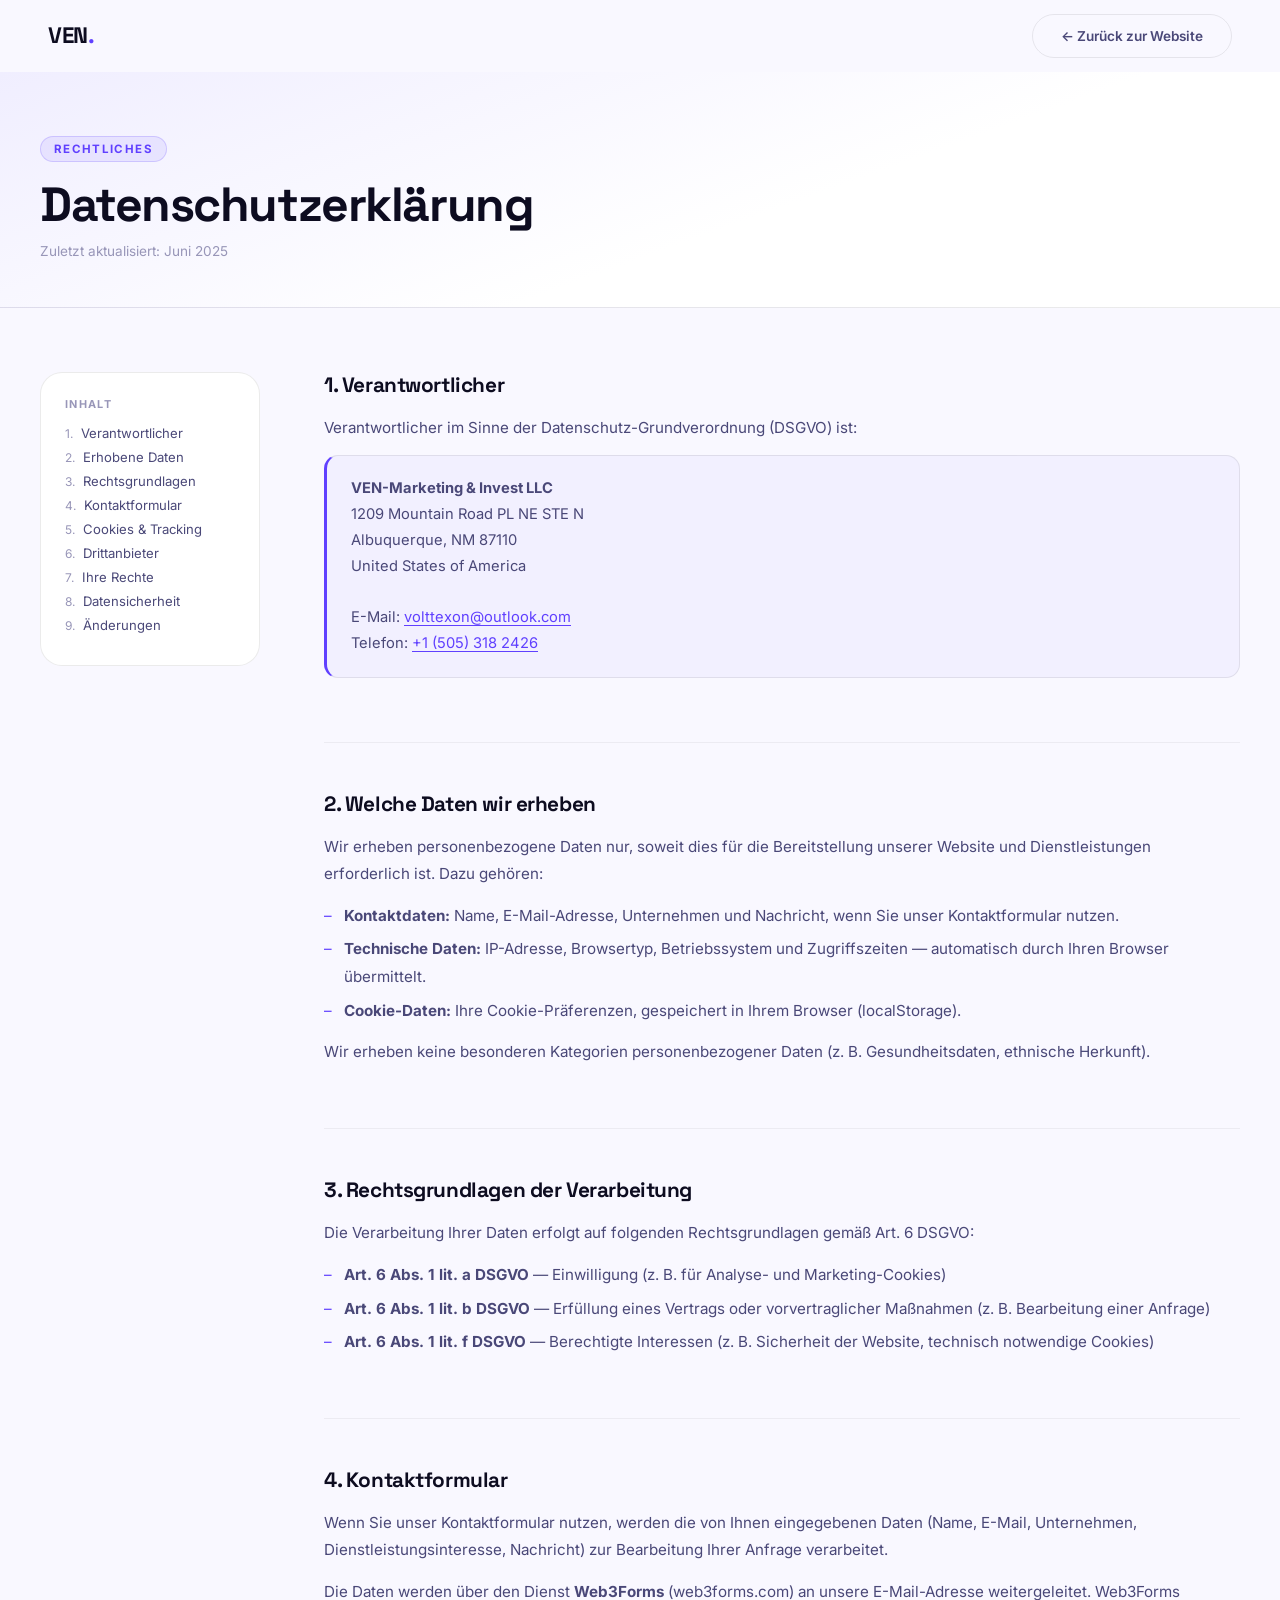
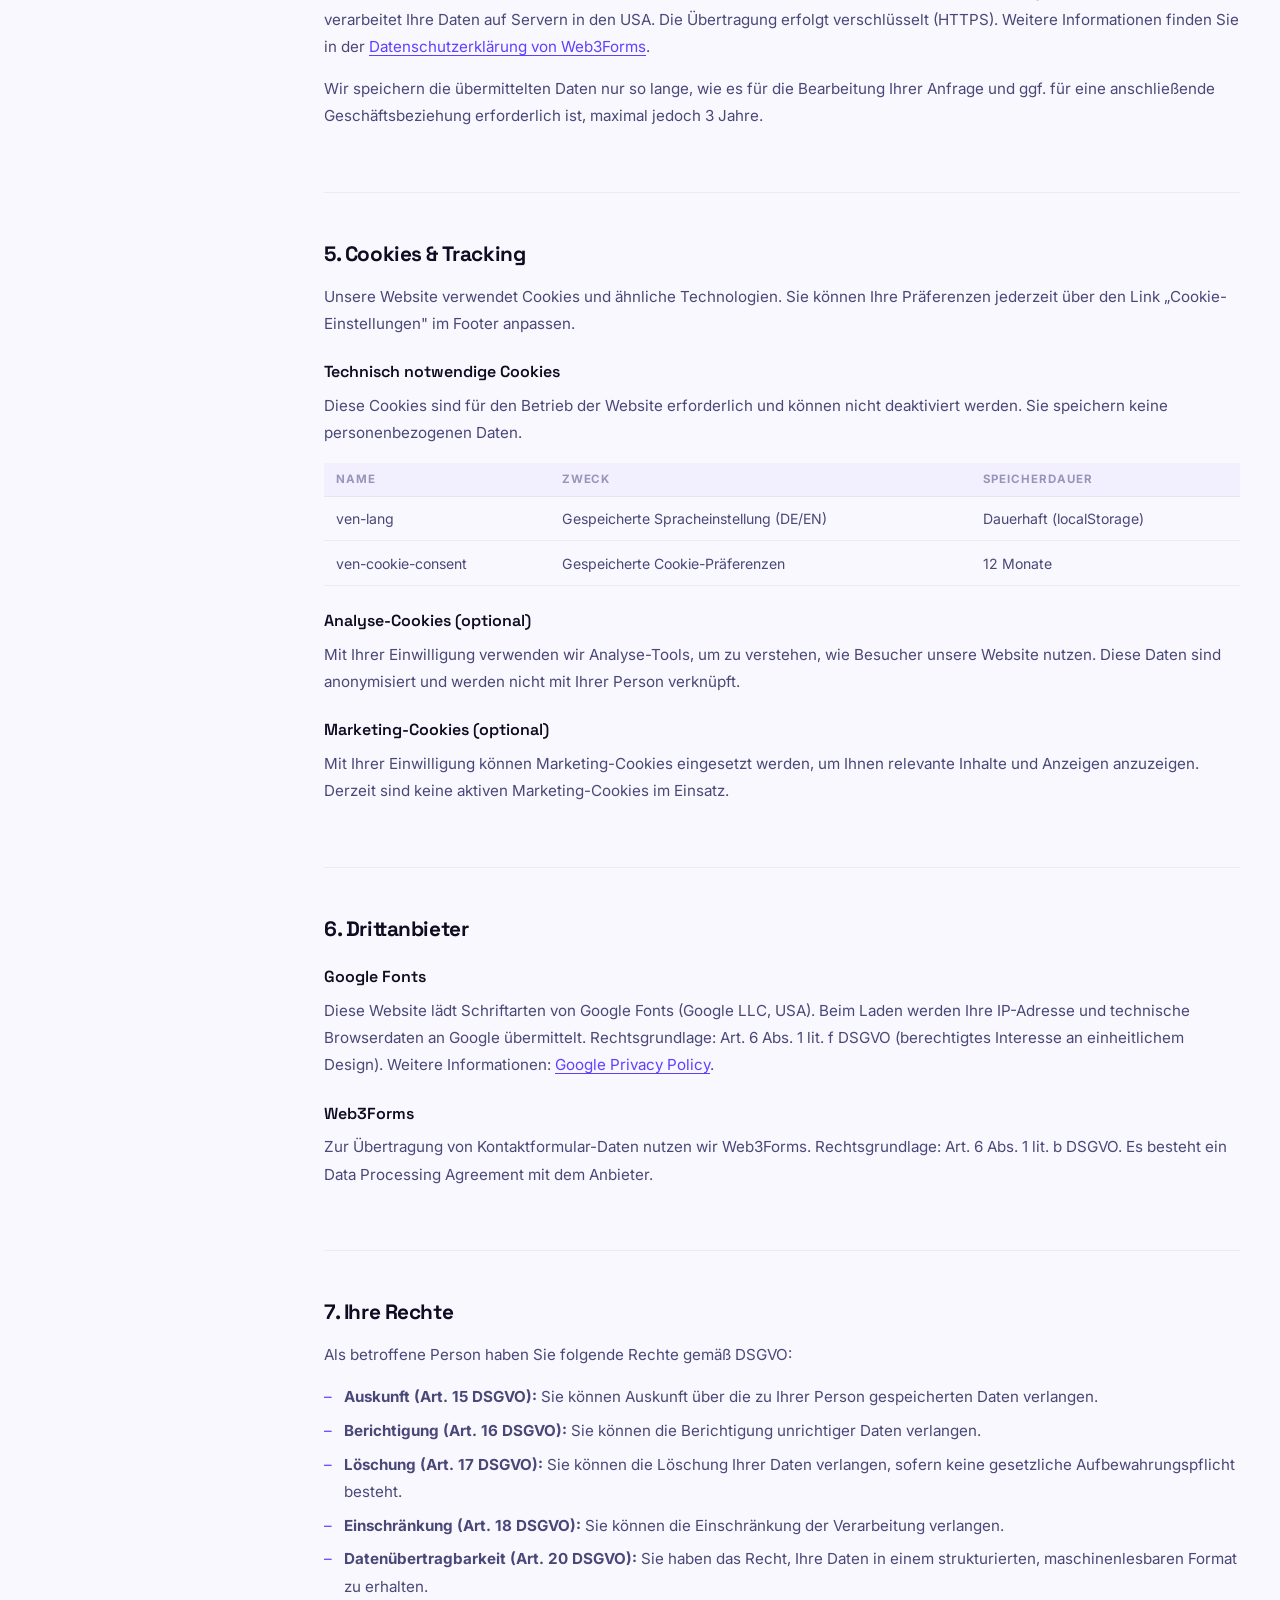
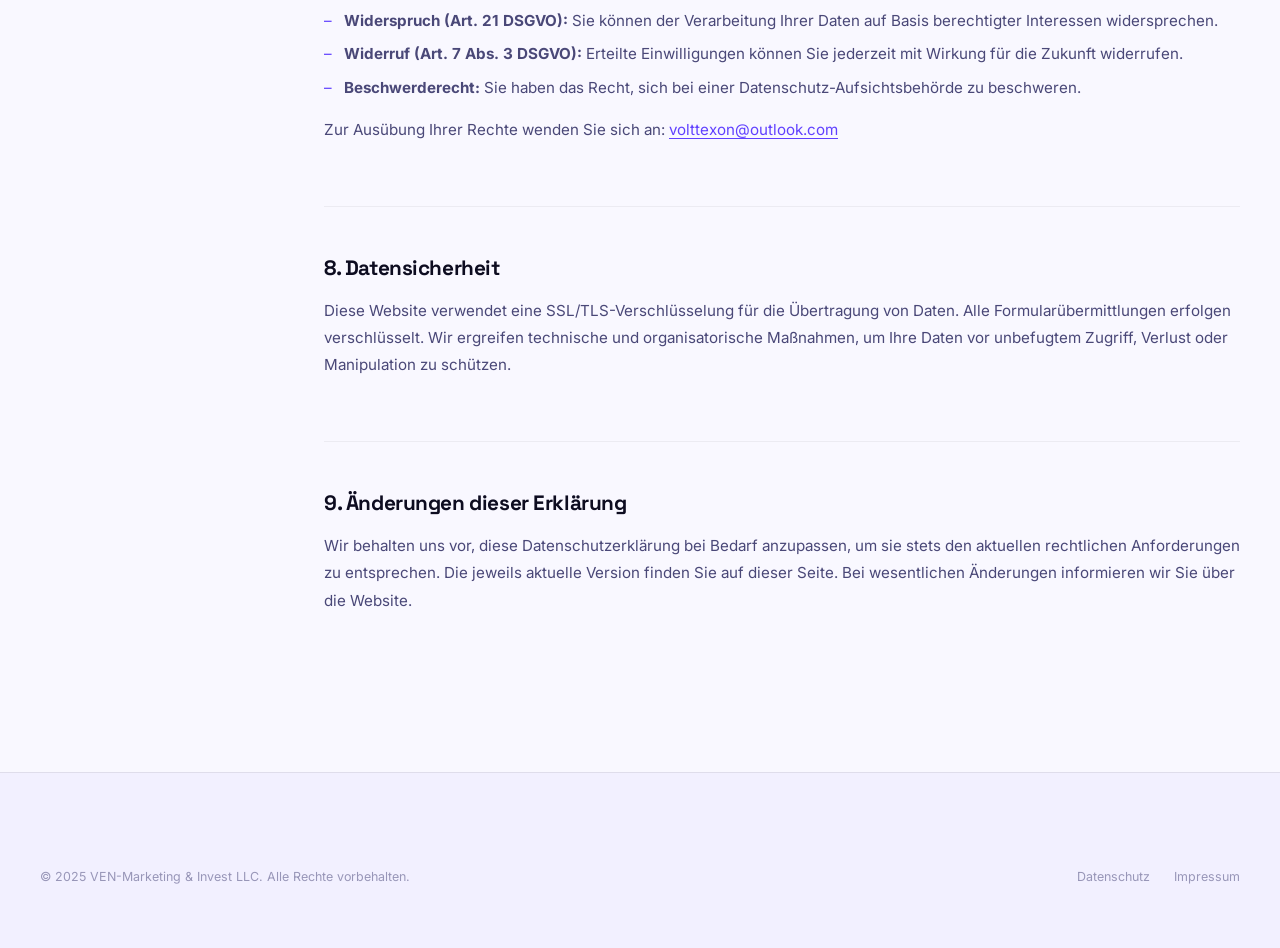
==== commit 4440a519: "fix: update contact email to volttexon@outlook.com and correct postal address Changed contact email " ====
--- a/datenschutz.html
+++ b/datenschutz.html
@@ -54,10 +54,10 @@
           <p>Verantwortlicher im Sinne der Datenschutz-Grundverordnung (DSGVO) ist:</p>
           <div class="legal-box">
             <strong>VEN-Marketing &amp; Invest LLC</strong><br>
-            1209 Mountain Road PL NE ST EN<br>
+            1209 Mountain Road PL NE STE N<br>
             Albuquerque, NM 87110<br>
             United States of America<br><br>
-            E-Mail: <a href="mailto:info@VEN-Marketing.com">info@VEN-Marketing.com</a><br>
+            E-Mail: <a href="mailto:volttexon@outlook.com">volttexon@outlook.com</a><br>
             Telefon: <a href="tel:+15053182426">+1 (505) 318 2426</a>
           </div>
         </section>
@@ -134,7 +134,7 @@
             <li><strong>Widerruf (Art. 7 Abs. 3 DSGVO):</strong> Erteilte Einwilligungen können Sie jederzeit mit Wirkung für die Zukunft widerrufen.</li>
             <li><strong>Beschwerderecht:</strong> Sie haben das Recht, sich bei einer Datenschutz-Aufsichtsbehörde zu beschweren.</li>
           </ul>
-          <p>Zur Ausübung Ihrer Rechte wenden Sie sich an: <a href="mailto:info@VEN-Marketing.com">info@VEN-Marketing.com</a></p>
+          <p>Zur Ausübung Ihrer Rechte wenden Sie sich an: <a href="mailto:volttexon@outlook.com">volttexon@outlook.com</a></p>
         </section>
 
         <section id="s8">
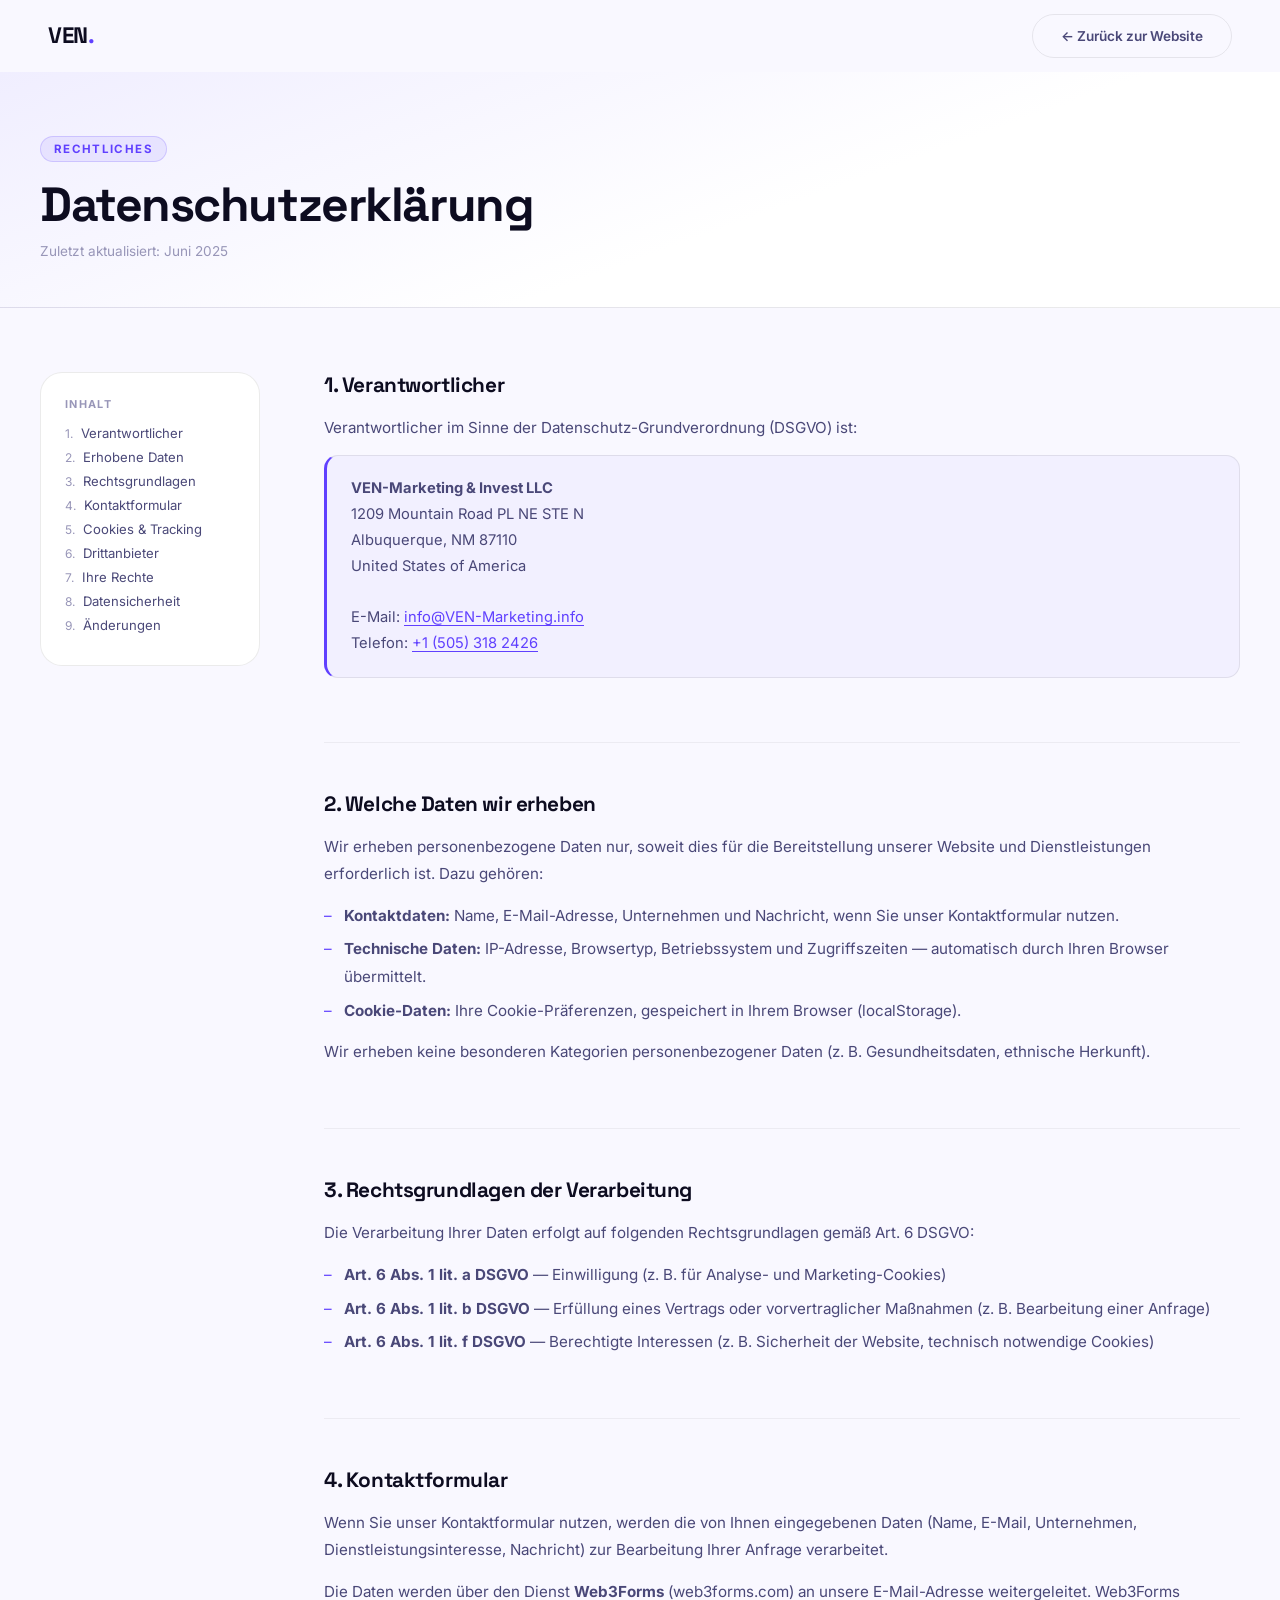
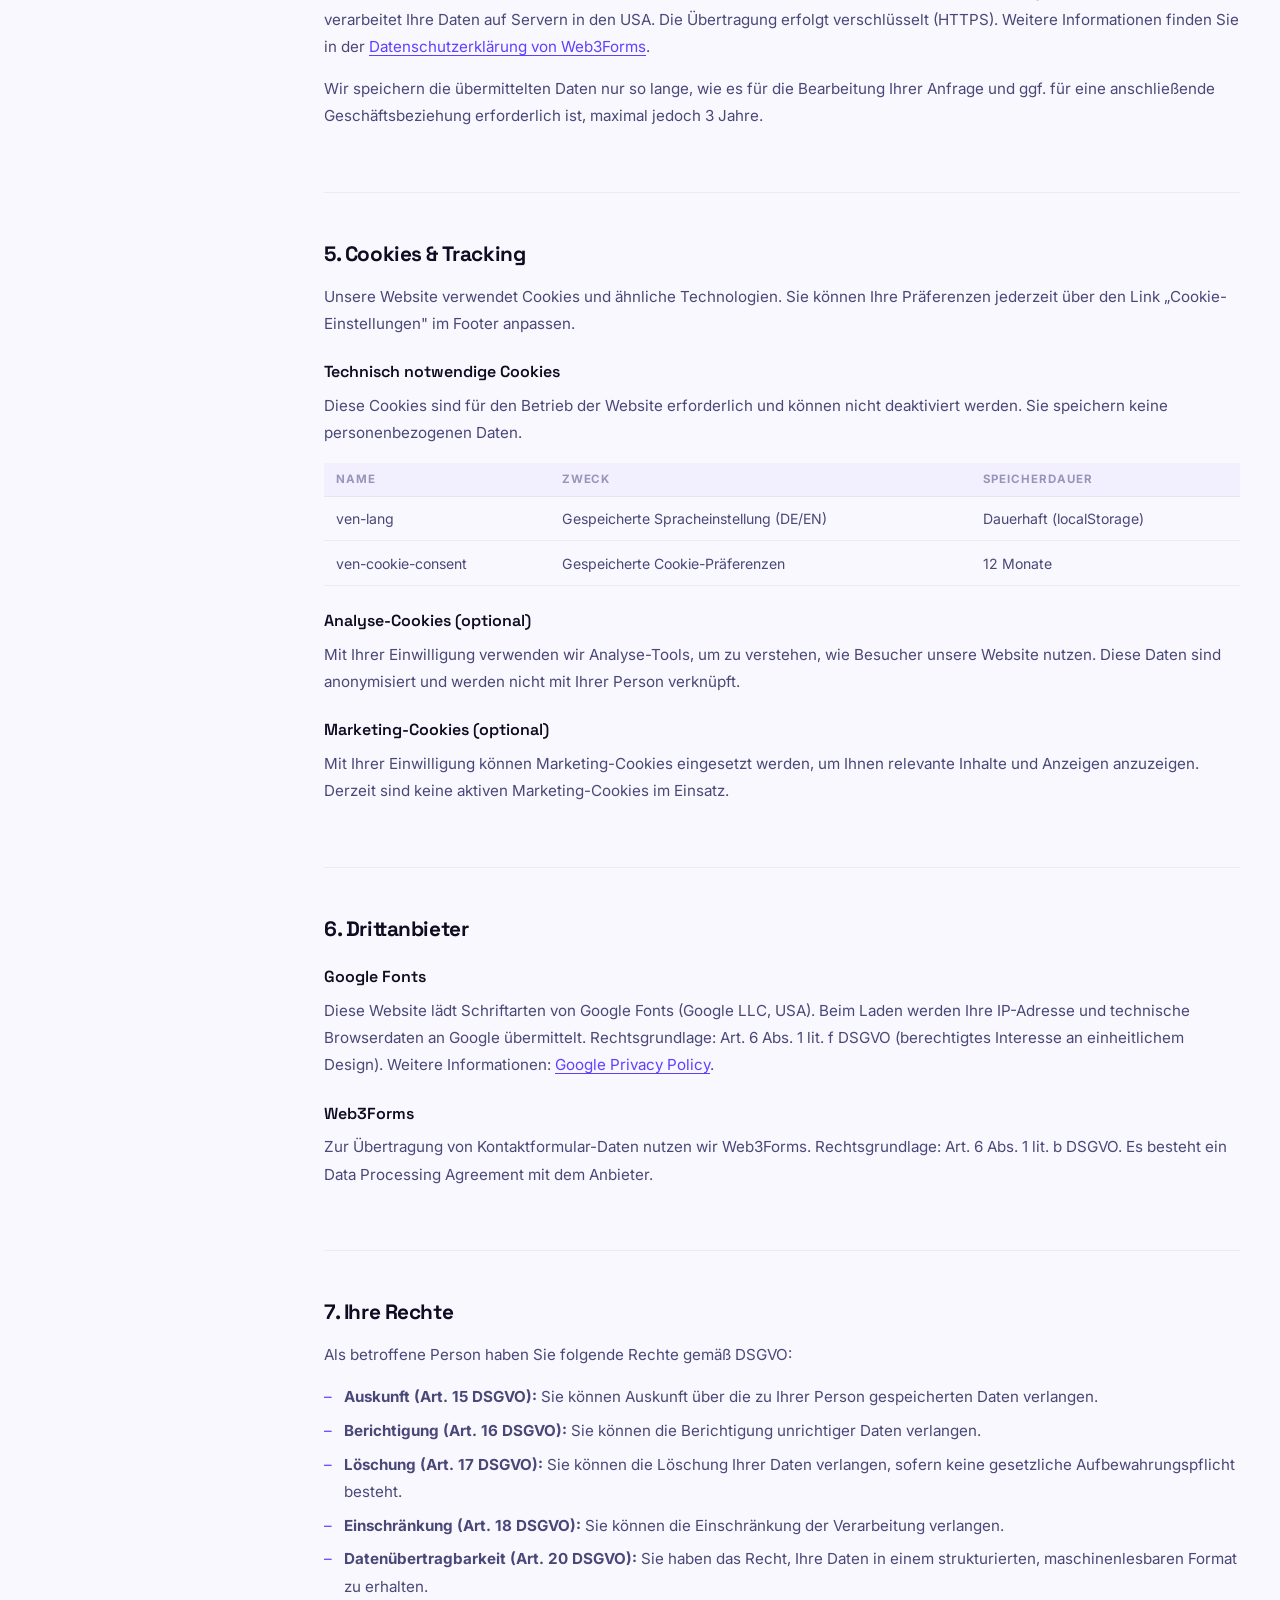
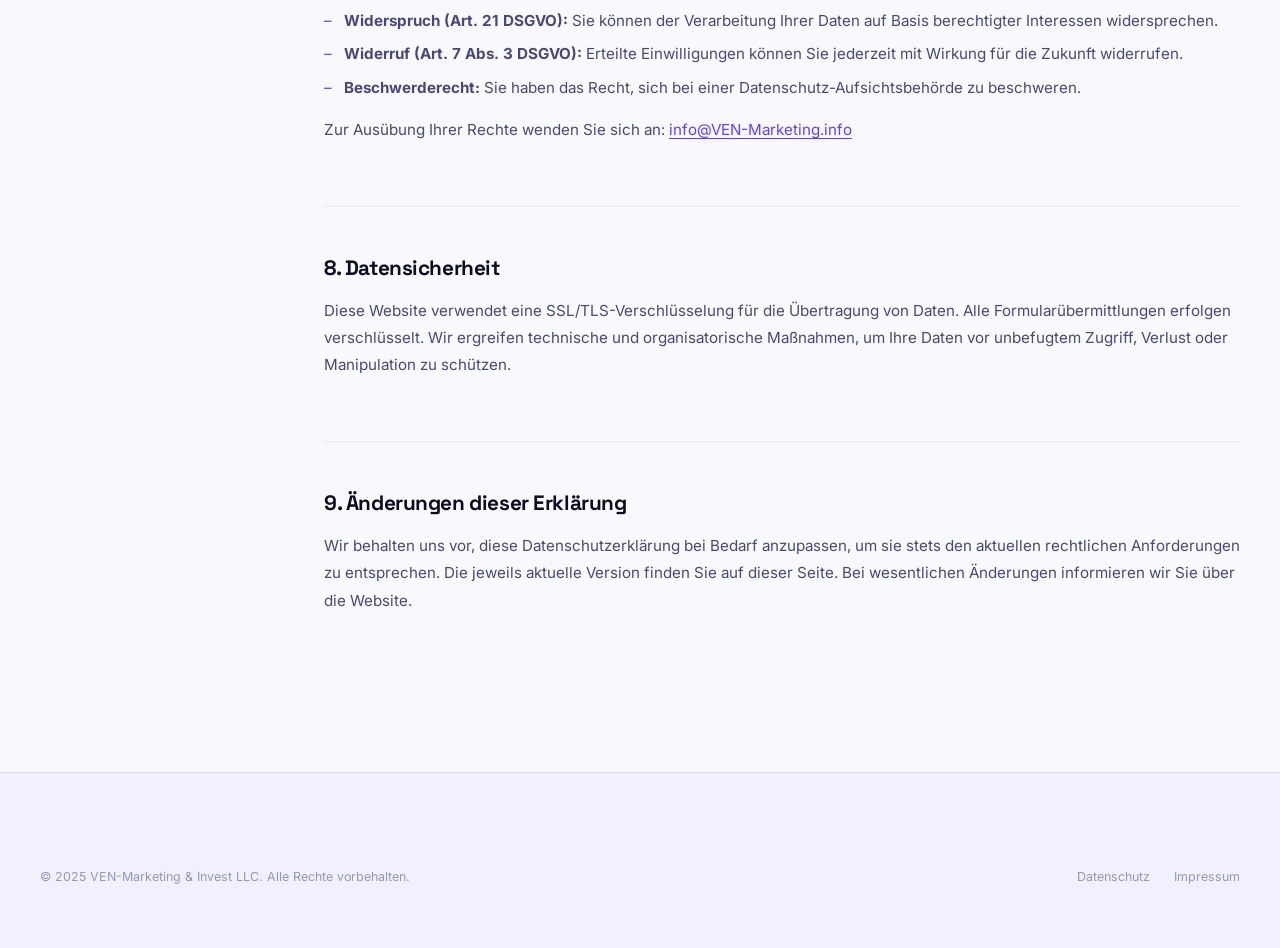
==== commit 8e10f84e: "fix: update contact email to info@VEN-Marketing.info" ====
--- a/datenschutz.html
+++ b/datenschutz.html
@@ -57,7 +57,7 @@
             1209 Mountain Road PL NE STE N<br>
             Albuquerque, NM 87110<br>
             United States of America<br><br>
-            E-Mail: <a href="mailto:volttexon@outlook.com">volttexon@outlook.com</a><br>
+            E-Mail: <a href="mailto:info@VEN-Marketing.info">info@VEN-Marketing.info</a><br>
             Telefon: <a href="tel:+15053182426">+1 (505) 318 2426</a>
           </div>
         </section>
@@ -134,7 +134,7 @@
             <li><strong>Widerruf (Art. 7 Abs. 3 DSGVO):</strong> Erteilte Einwilligungen können Sie jederzeit mit Wirkung für die Zukunft widerrufen.</li>
             <li><strong>Beschwerderecht:</strong> Sie haben das Recht, sich bei einer Datenschutz-Aufsichtsbehörde zu beschweren.</li>
           </ul>
-          <p>Zur Ausübung Ihrer Rechte wenden Sie sich an: <a href="mailto:volttexon@outlook.com">volttexon@outlook.com</a></p>
+          <p>Zur Ausübung Ihrer Rechte wenden Sie sich an: <a href="mailto:info@VEN-Marketing.info">info@VEN-Marketing.info</a></p>
         </section>
 
         <section id="s8">
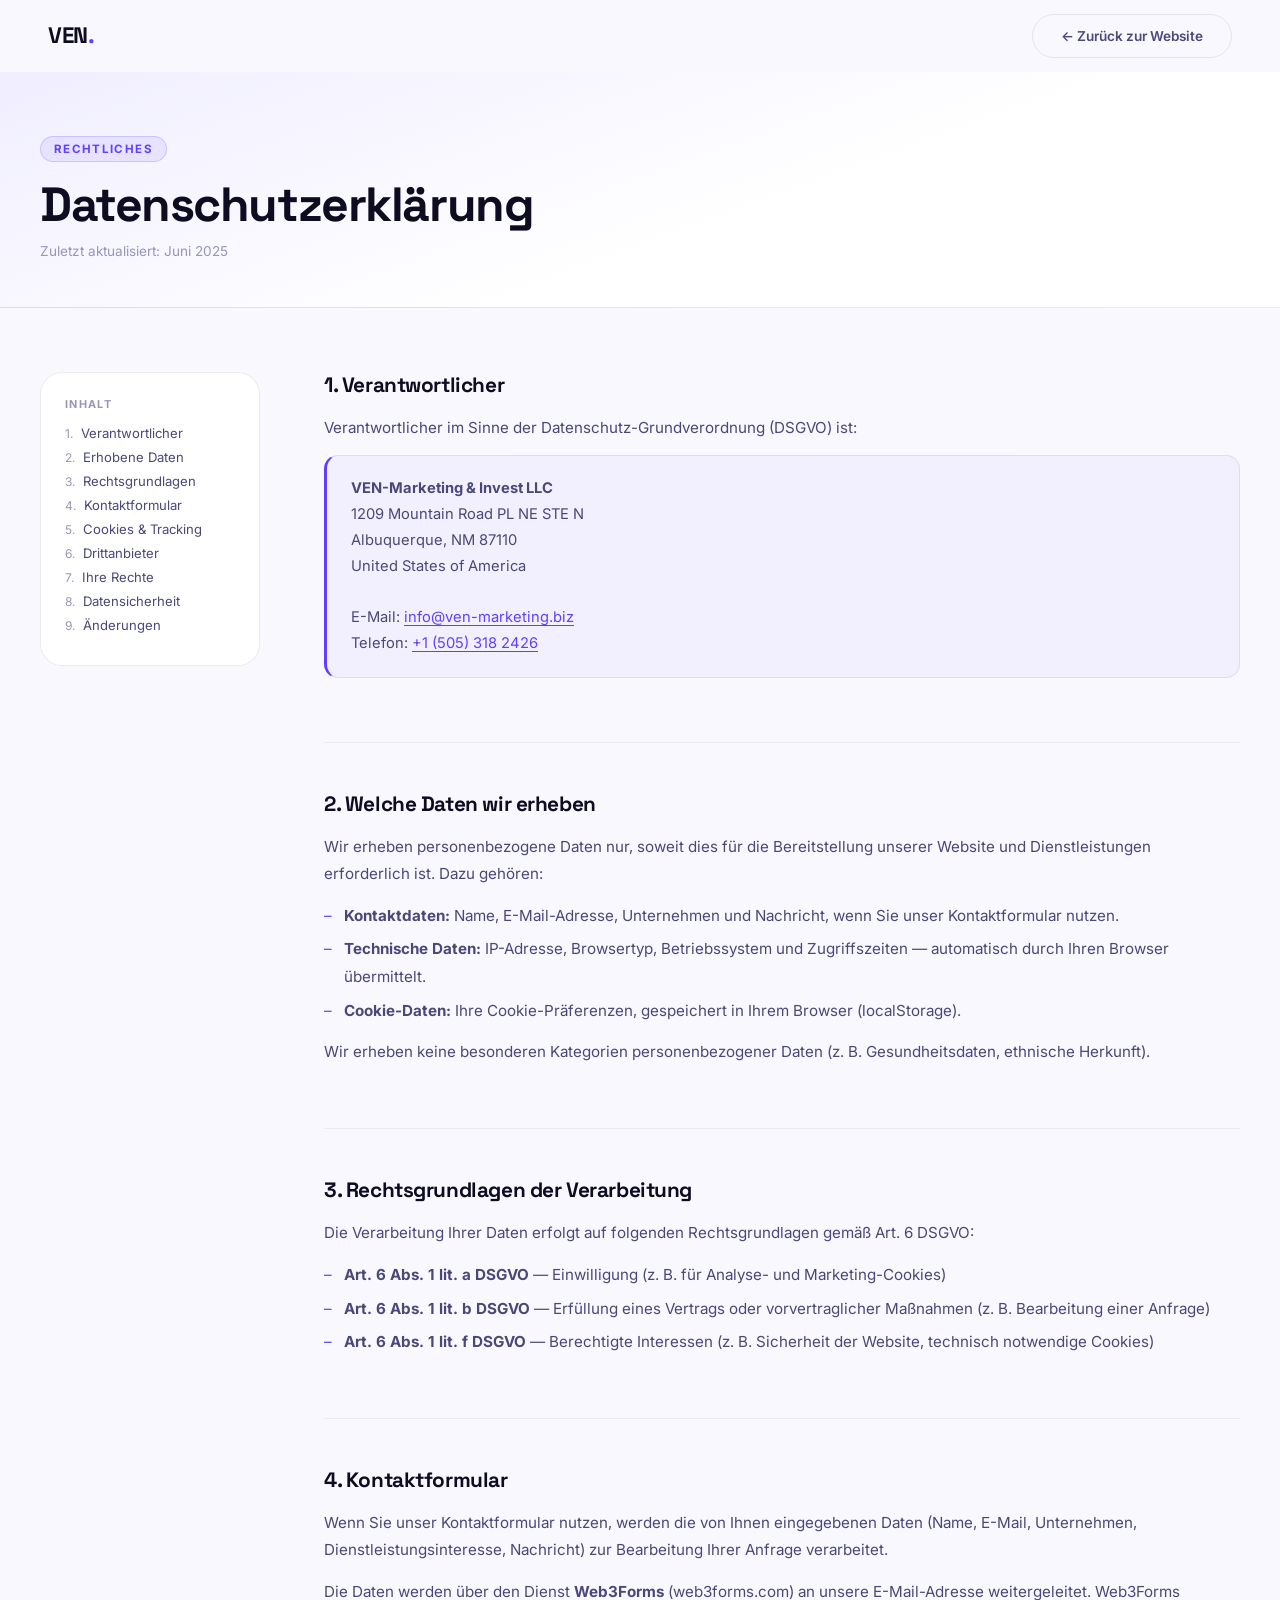
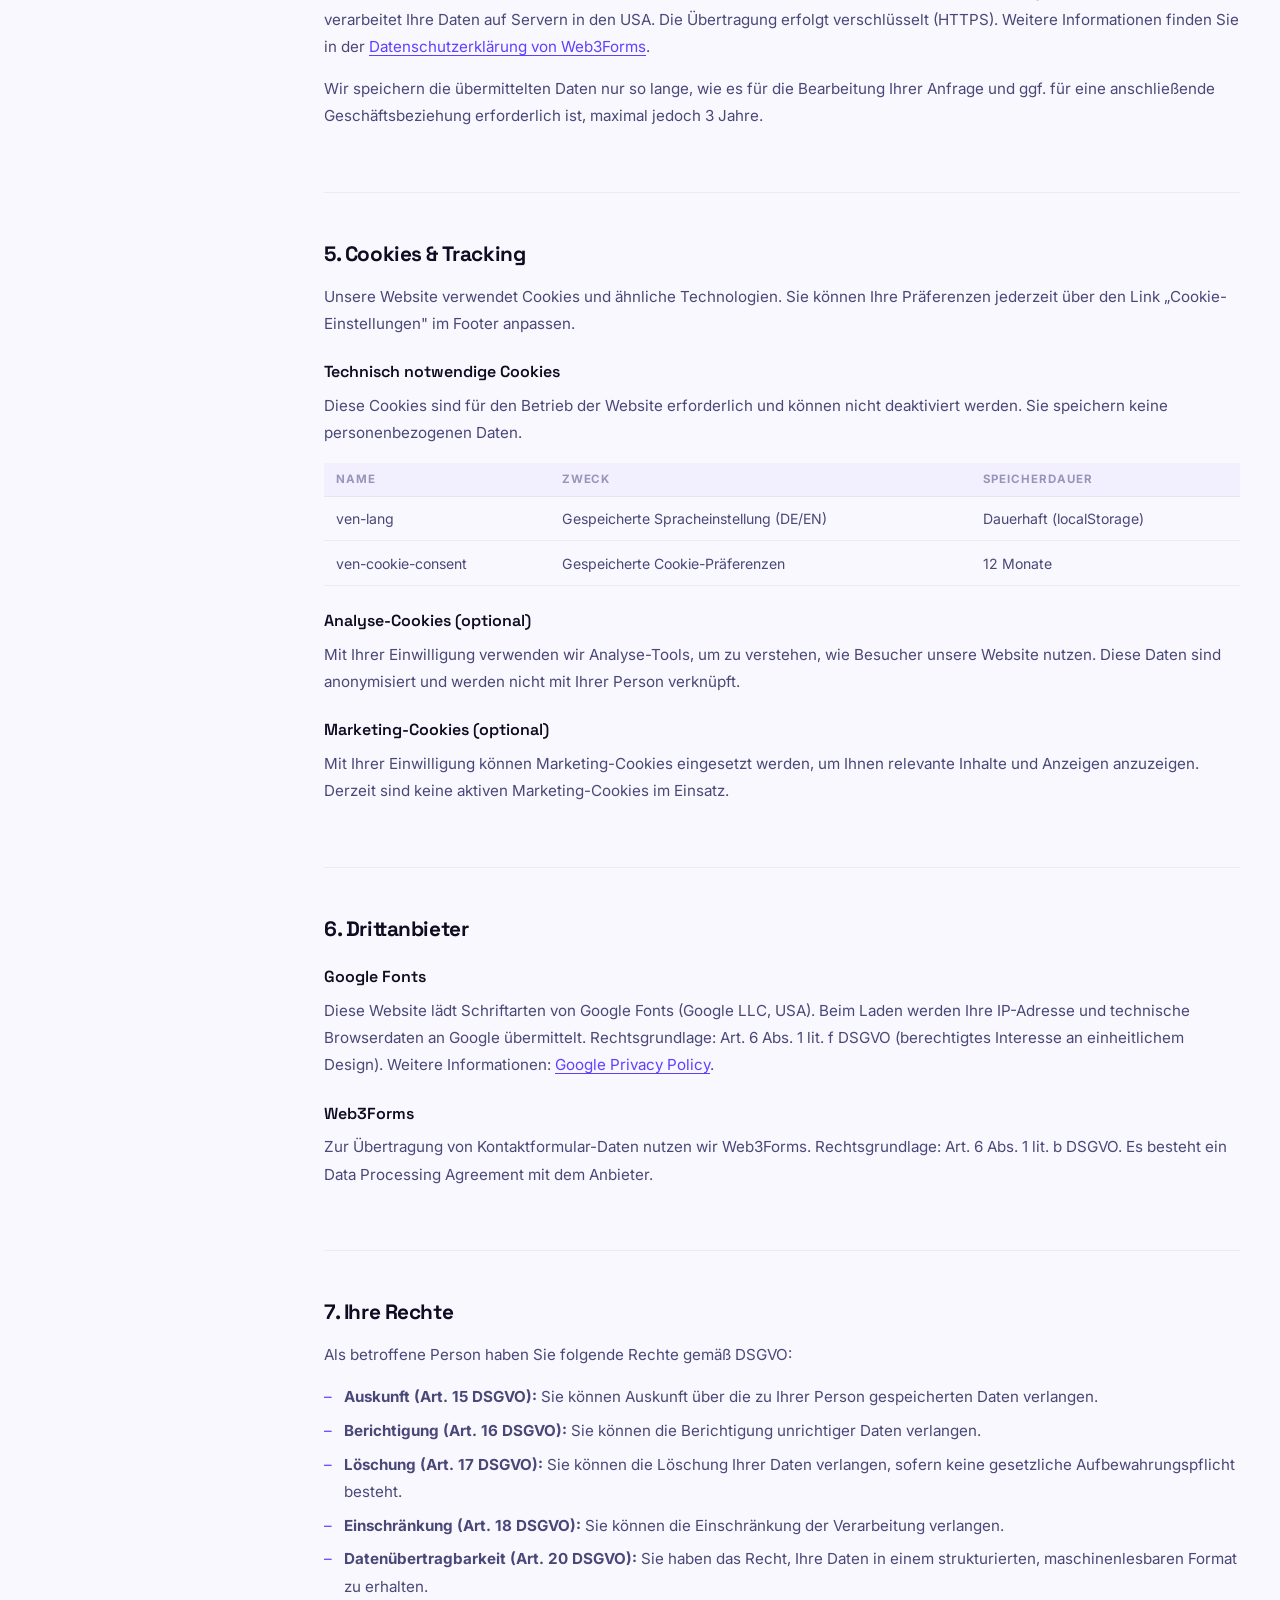
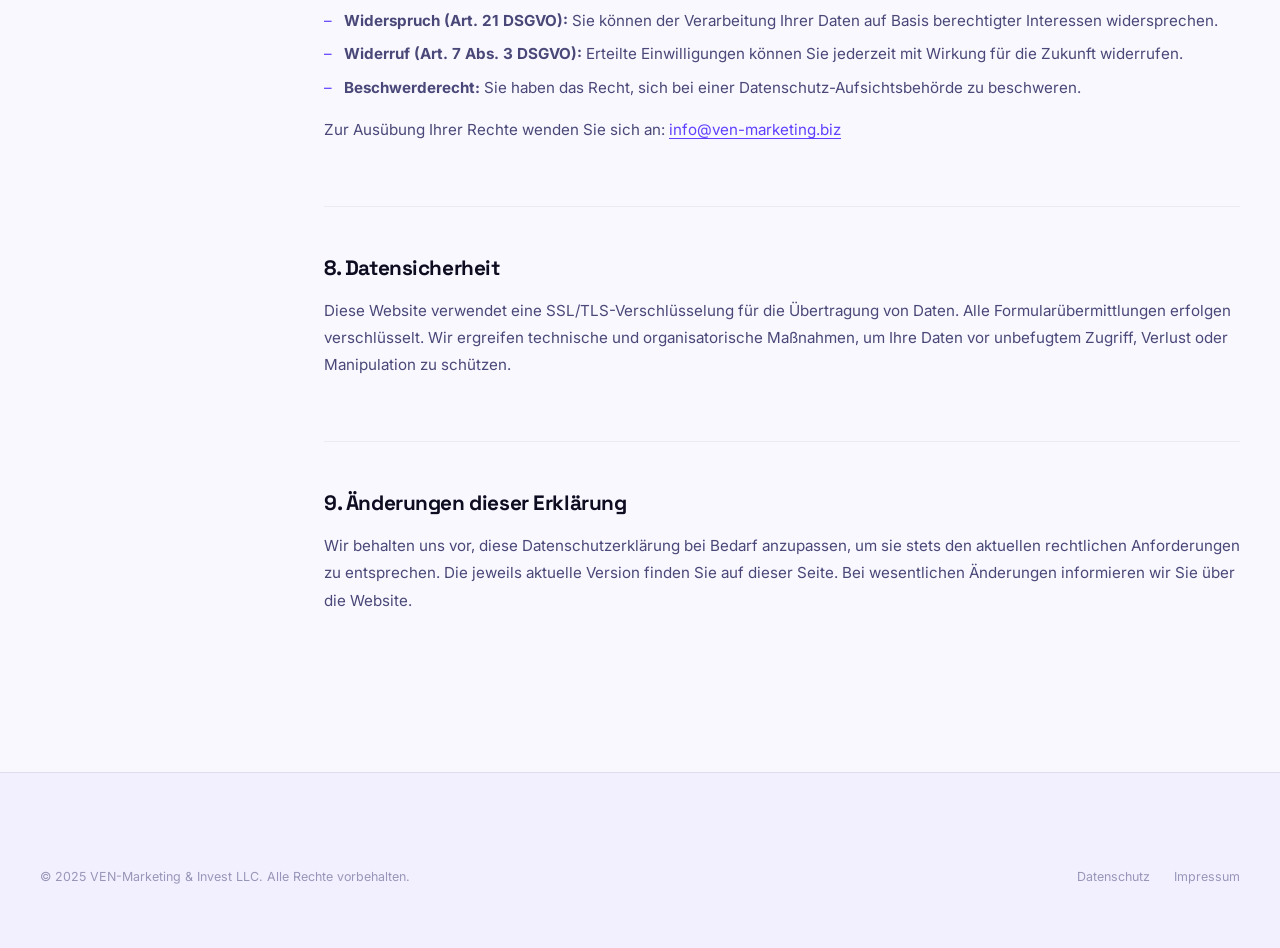
==== commit 1eef363b: "fix: update email address from info@VEN-Marketing.info to info@ven-marketing.biz Updated contact ema" ====
--- a/datenschutz.html
+++ b/datenschutz.html
@@ -57,7 +57,7 @@
             1209 Mountain Road PL NE STE N<br>
             Albuquerque, NM 87110<br>
             United States of America<br><br>
-            E-Mail: <a href="mailto:info@VEN-Marketing.info">info@VEN-Marketing.info</a><br>
+            E-Mail: <a href="mailto:info@ven-marketing.biz">info@ven-marketing.biz</a><br>
             Telefon: <a href="tel:+15053182426">+1 (505) 318 2426</a>
           </div>
         </section>
@@ -134,7 +134,7 @@
             <li><strong>Widerruf (Art. 7 Abs. 3 DSGVO):</strong> Erteilte Einwilligungen können Sie jederzeit mit Wirkung für die Zukunft widerrufen.</li>
             <li><strong>Beschwerderecht:</strong> Sie haben das Recht, sich bei einer Datenschutz-Aufsichtsbehörde zu beschweren.</li>
           </ul>
-          <p>Zur Ausübung Ihrer Rechte wenden Sie sich an: <a href="mailto:info@VEN-Marketing.info">info@VEN-Marketing.info</a></p>
+          <p>Zur Ausübung Ihrer Rechte wenden Sie sich an: <a href="mailto:info@ven-marketing.biz">info@ven-marketing.biz</a></p>
         </section>
 
         <section id="s8">
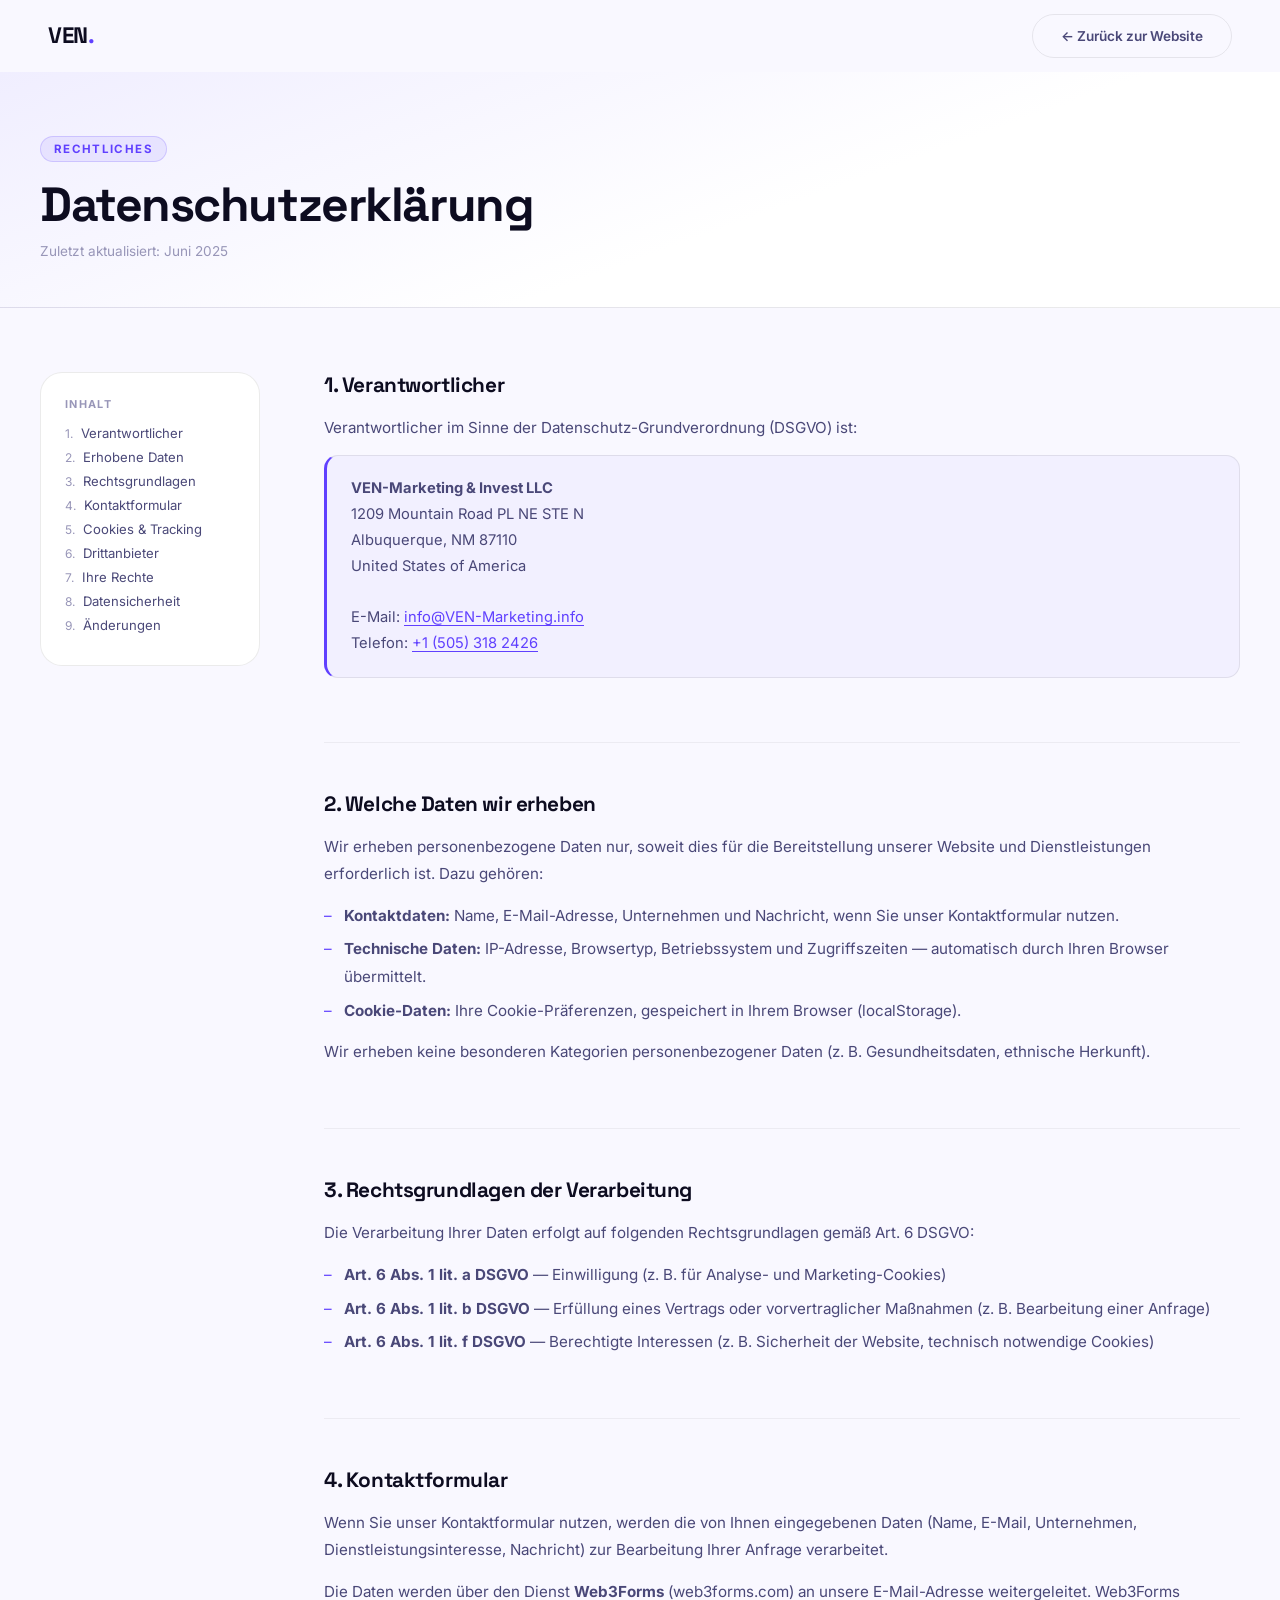
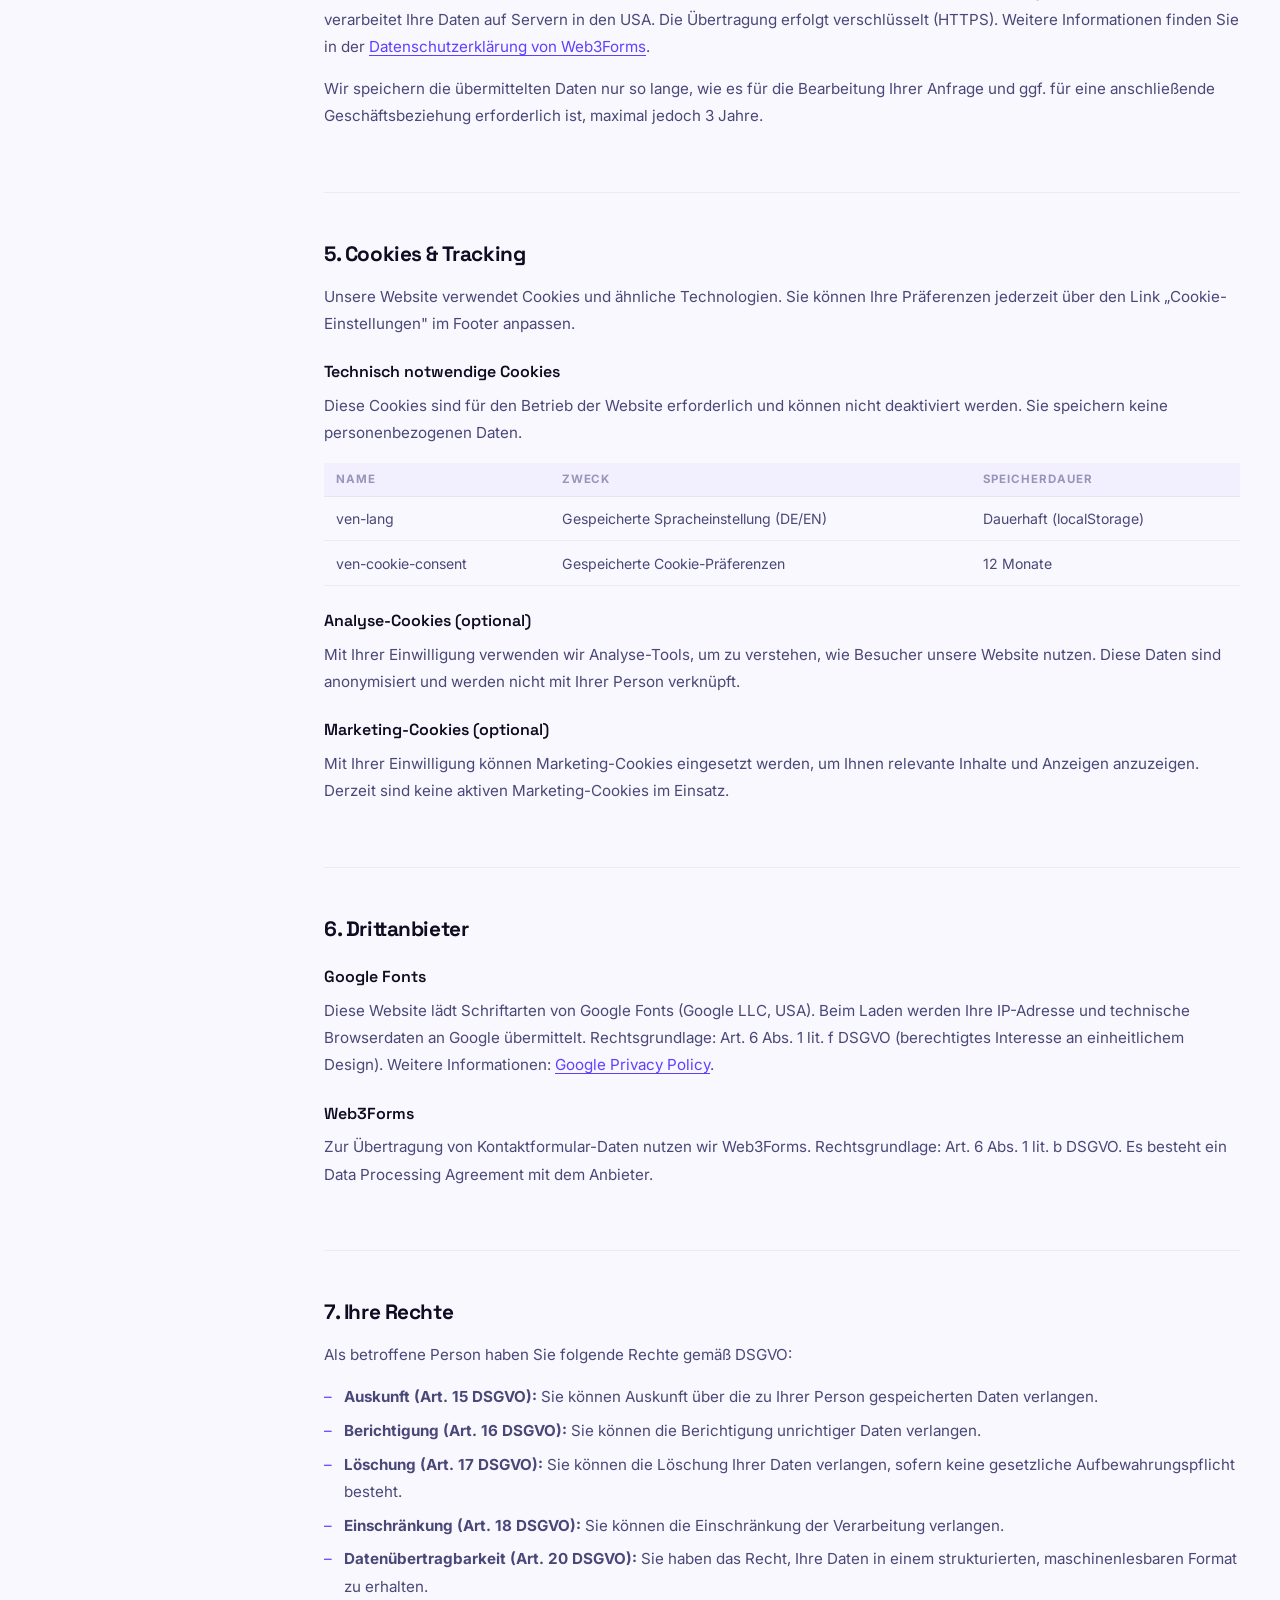
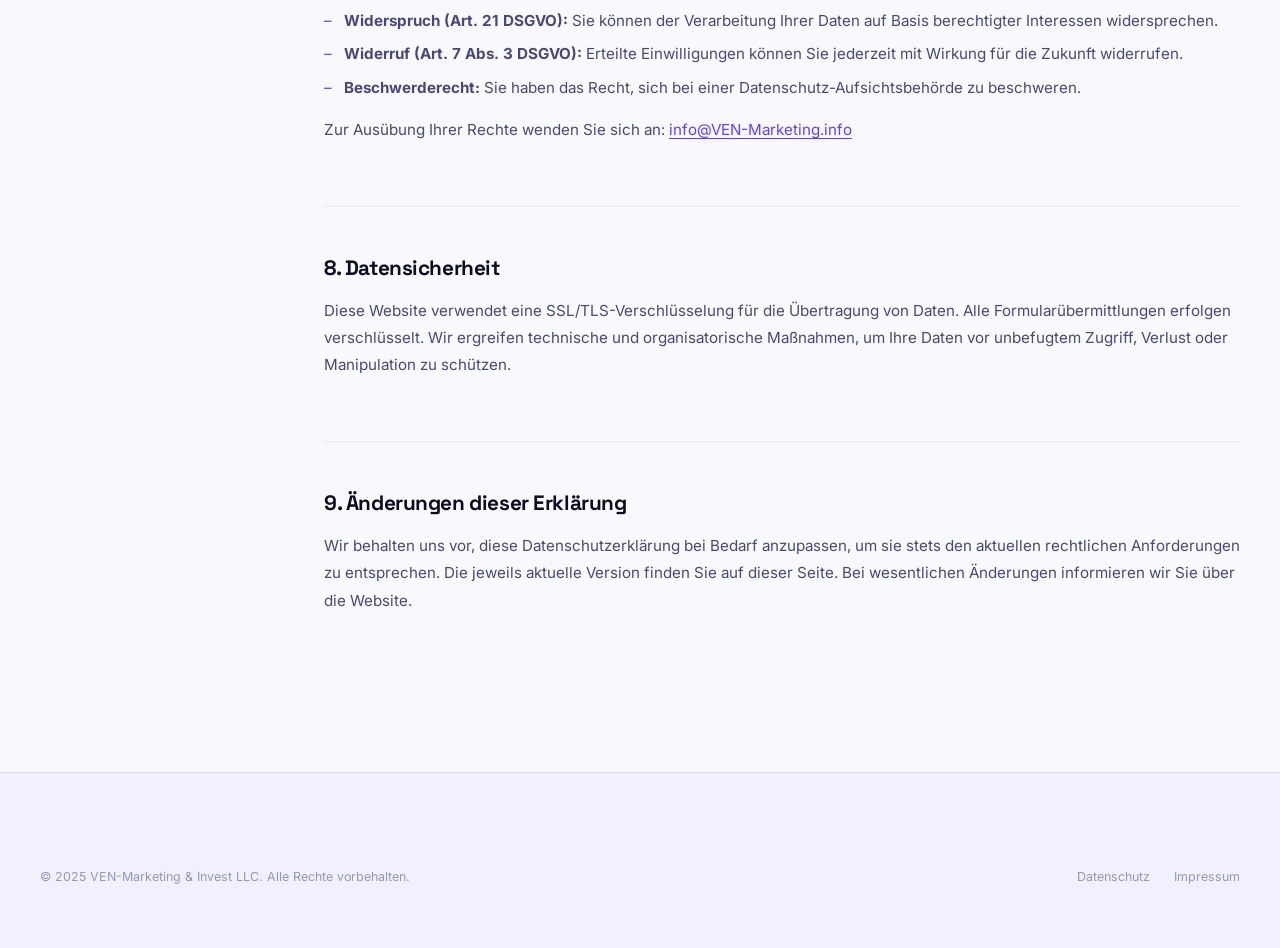
==== commit a28726a7: "revert: restore email address to info@VEN-Marketing.info Reverted email changes in: - index.html: co" ====
--- a/datenschutz.html
+++ b/datenschutz.html
@@ -57,7 +57,7 @@
             1209 Mountain Road PL NE STE N<br>
             Albuquerque, NM 87110<br>
             United States of America<br><br>
-            E-Mail: <a href="mailto:info@ven-marketing.biz">info@ven-marketing.biz</a><br>
+            E-Mail: <a href="mailto:info@VEN-Marketing.info">info@VEN-Marketing.info</a><br>
             Telefon: <a href="tel:+15053182426">+1 (505) 318 2426</a>
           </div>
         </section>
@@ -134,7 +134,7 @@
             <li><strong>Widerruf (Art. 7 Abs. 3 DSGVO):</strong> Erteilte Einwilligungen können Sie jederzeit mit Wirkung für die Zukunft widerrufen.</li>
             <li><strong>Beschwerderecht:</strong> Sie haben das Recht, sich bei einer Datenschutz-Aufsichtsbehörde zu beschweren.</li>
           </ul>
-          <p>Zur Ausübung Ihrer Rechte wenden Sie sich an: <a href="mailto:info@ven-marketing.biz">info@ven-marketing.biz</a></p>
+          <p>Zur Ausübung Ihrer Rechte wenden Sie sich an: <a href="mailto:info@VEN-Marketing.info">info@VEN-Marketing.info</a></p>
         </section>
 
         <section id="s8">
